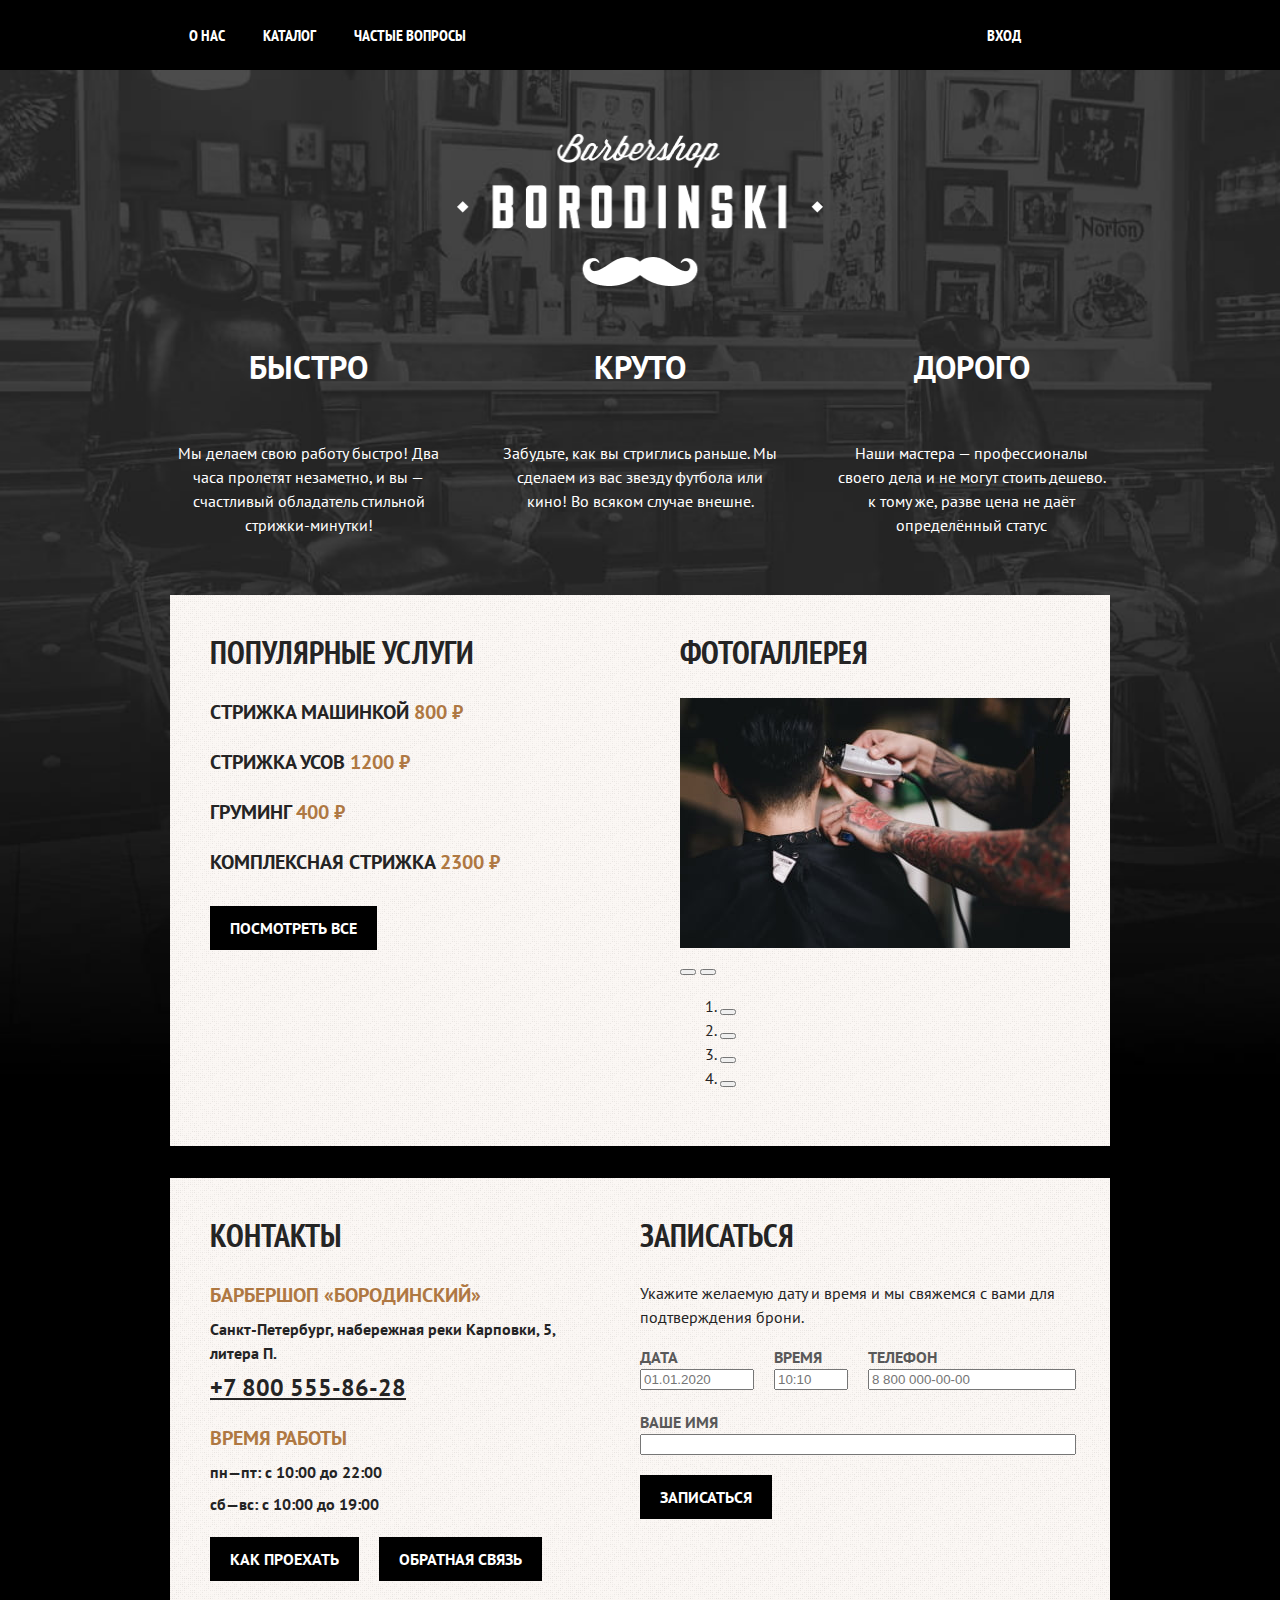
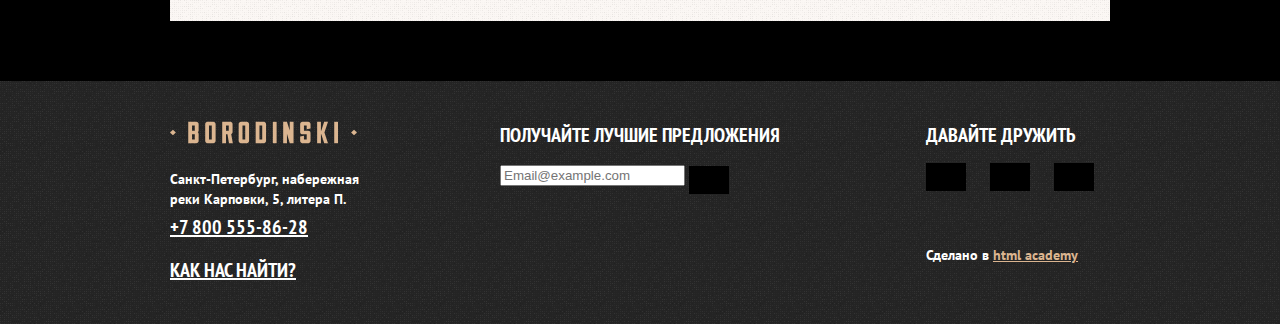
==== index.html @ 1763fa23 "add img" ====
<!DOCTYPE html>
<html lang="en">
<head>
    <meta charset="UTF-8">
    <meta http-equiv="X-UA-Compatible" content="IE=edge">
    <meta name="viewport" content="width=device-width, initial-scale=1.0">
    <link rel="stylesheet" href="style/style.css">
    <title>Барбершоп "Бородинский"</title>
</head>
<body>

    <!--header-->
        <header class="page-header">
            <nav class="navigation">
                <ul class="navigation-list">
                    <li class="navigation-item">
                        <a class="navigation-link" href="about.html">О нас</a>
                    </li>
                    <li class="navigation-item">
                        <a class="navigation-link" href="katalog.html">Каталог</a>
                    </li>
                    <li class="navigation-item">
                        <a class="navigation-link" href="faq.html">Частые вопросы</a>
                    </li>
                </ul>

                <ul class="navigation-list navigation-user">
                    <li class="navigation-item">
                    <a class="navigation-link" href="#"><span class="visually-hidden">Поиск</span></a>
                        </li>
                <li class="navigation-item">
                    <a class="navigation-link" href="#"><span class="visually-hidden"> Корзина</span></a>
                </li>
                <li class="navigation-item">
                    <a class="navigation-link" href="#">Вход</a>
                </li>
                </ul>
            </nav>
        </header>


        <main class="main-container main-index">
            <div class="page-container">
            <!--main title-->
            <h1 class="visually-hidden">Барбершоп "Бородинский"</h1>
            <!--Logo-->
            <img class="logo" src="images/logo-full.png" width="367" height="152" alt="Логотип Барбершопа Бородинский">

            <!--advantages-->
            <section class="advantages">
                <h2 class="visually-hidden">Преймущества</h2>
                <ul class="advantages-list">
                    <li class="advantages-item">
                        <h3 class="advantages-title">Быстро</h3>
                            <p class="advantages-description">Мы делаем свою работу быстро! 
                                Два часа пролетят незаметно, 
                                и вы — счастливый обладатель стильной стрижки-минутки!</p>
                    </li>
                    <li class="advantages-item">
                        <h3 class="advantages-title">Круто</h3>
                            <p class="advantages-description">Забудьте, как вы стриглись раньше.
                                Мы сделаем из вас звезду футбола или кино! Во всяком случае внешне.</p>
                    </li>
                    <li class="advantages-item">
                        <h3 class="advantages-title">Дорого</h3>
                            <p class="advantages-description">Наши мастера — профессионалы своего дела
                            и не могут стоить дешево. к тому же, разве цена не даёт определённый статус</p>
                    </li>
                </ul>
            </section>

        <div class="index-columns">

            <!--popular services-->
            <section class="services">
                <h2 class="services-title">Популярные услуги</h2>
                <ul class="servies-list">
                    <li class="servies-item">
                        <span class="services-name">Стрижка машинкой</span>
                        <b class="services-price"> 800  ₽</b>
                    </li>
                    <li class="servies-item">
                        <span class="services-name">Стрижка усов</span>
                        <b class="services-price"> 1200  ₽</b>
                    </li>
                    <li class="servies-item">
                        <span class="services-name">Груминг</span>
                        <b class="services-price"> 400  ₽</b>
                    </li>
                    <li class="servies-item">
                        <span class="services-name">Комплексная стрижка</span>
                        <b class="services-price"> 2300  ₽</b>
                    </li>
                </ul>
                <a href="#" class="button button-all">Посмотреть все</a>
            </section>

            <!--gallery-->
            <section class="gallery">
                <h2 class="gallery-title">Фотогаллерея</h2>
                <img class="slider-image" src="images/gallery1 (1).jpg" width="390px" height="250px" alt="Примеры работ">
                <button class="slider-button button-prev" type="button">
                    <span class="visually-hidden">Предыдущее фото</span>
                </button>
                <button class="slider-button button-next" type="button">
                    <span class="visually-hidden">Следующее фото</span>
                </button>
                <ol class="slider-pagination">
                    <li class="slider-pagination-item">
                        <button class="slider-pagination-button
                        slider-pagination-button-current" type="button">
                        <span class="visually-hidden">1 Фото</span>
                    </button>
                    </li>
                    <li class="slider-pagination-item">
                        <button class="slider-pagination-button"
                            type="button">
                        <span class="visually-hidden">2 Фото</span>
                    </button>
                    </li>
                    <li class="slider-pagination-item">
                        <button class="slider-pagination-button"
                            type="button">
                        <span class="visually-hidden">3 Фото</span>
                    </button>
                    </li>
                    <li class="slider-pagination-item">
                        <button class="slider-pagination-button"
                            type="button">
                        <span class="visually-hidden">4 Фото</span>
                    </button>
                    </li>
                </ol>
            </section>
        </div>
        
        <div class="index-columns">

            <!--contacts-->
            <section class="contacts">
                <h2 class="contact-title">Контакты</h2>
                <h3 class="contact-subtitle">Барбершоп «Бородинский»</h3>
                <address class="contacts-address">
                    <p class="contakts-address-text">Санкт-Петербург, набережная реки 
                        Карповки, 5, литера П.</p>
                        <a class="contacts-phone" href="tel:+78005558628">+7 800 555-86-28</a>
                </address>
                <h3 class="contact-subtitle">Время работы</h3>
                <ul class="contacts-schedule">
                    <li class="contacts-schedule">пн—пт: с 10:00 до 22:00 </li>
                    <li class="contacts-schedule">сб—вс: с 10:00 до 19:00</li>
                </ul>
                <p class="contacts-navigation">
                <a href="#" class="button">Как проехать</a>
                <a href="#" class="button button-feedback">Обратная связь</a>
                </p>
            </section>

            <!--form appointment-->
            <section class="appointment">
                <h2 class="appointment-title">Записаться</h2>
                <p class="appointment-info">Укажите желаемую дату и время и мы свяжемся с вами для подтверждения брони.</p>  
                <form class="appointment-form" action="https://echo.htmlacademy.ru/" method="post">

                    <p class="field-group appointment-form-date">
                    <span class="form-label form-label-icon">
                    <label for="appointment-date">Дата</label>
                    <button class="info" type="submit">
                        <span class="visually-hidden">Посмотреть дополнительную информацию</span>
                    </button>
                </span>
                    <input type="text" id="appointment-date" name="appointment-date" 
                    placeholder="01.01.2020">
                    </p>

                    <p class="field-group appointment-form-time">
                        <span class="form-label form-label-icon">
                        <label for="appointment-time">Время</label>
                        <button class="info" type="submit">
                            <span class="visually-hidden">Посмотреть дополнительную информацию</span>
                        </button>
                    </span>
                        <input type="text" id="appointment-time" name="appointment-time" 
                        placeholder="10:10">
                        </p>

                        <p class="field-group appointment-form-phone">
                            <span class="form-label form-label-icon">
                            <label for="appointment-phone">Телефон</label>
                            </span>
                            <input type="text" id="appointment-phone" name="appointment-phone" 
                            placeholder="8 800 000-00-00">
                            </p>

                            <p class="field-group appointment-form-name">
                                <span class="form-label form-label-icon">
                                <label for="appointment-name">Ваше имя</label>
                            </span>
                                <input type="text" id="appointment-name" name="appointment-name">
                                </p>
                    <button class="button appointment-submit" type="submit">Записаться</button>
                </form>
            </section>
        </div>
    </div>
        </main>

    <!--footer-->
            <footer class="page-footer">
                <div class="page-footer-container">
                <section class="footer-contacts">
                    <h2 class="visually-hidden">Контакты</h2>
                    <img src="images/logo-footer.svg" width="187px" height="24px" alt="Логотип Барбершопа «Бородинский»" class="footer-contacts-logo">
                    <address class="footer-contacts-adress">
                        <p class="about-text">Санкт-Петербург, набережная
                            реки Карповки, 5, литера П.</p>
                            <a href="tel:88005558628" class="footer-contacts-adress-phone">+7 800 555-86-28</a>
                    </address>
                    <a href="#" class="footer-contacts-map-link">Как нас найти?</a>
                </section>
                <section class="newsletter">
                    <h2 class="page-footer-title">Получайте лучшие предложения</h2>
                <form class="news-letter-form"> 
                    <label class="visually-hidden" for="newsletter-email">Email</label>
                    <input type="email" class="field" name="newsletter-email"
                    id="newsletter-email" placeholder="Email@example.com" required>
                    <button class="button newsletter-button" type="submit">
                        <span class="visually-hidden">Отправить</span>
                    </button>
                </form>
                </section>
                <section class="footer-social"><h2 class="page-footer-title">Давайте дружить</h2>
                    <ul class="footer-social-list">
                        <li class="footer-social-item">
                            <a href="" class="button"><span class="visually-hidden">Твиттер</span></a>
                        </li>
                        <li class="footer-social-item">
                            <a href="" class="button"><span class="visually-hidden">Вконтакте</span></a>
                        </li>
                        <li class="footer-social-item">
                            <a href="" class="button"><span class="visually-hidden">Инстаграм</span></a>
                        </li>
                    </ul>
                    <p class="about-text">Сделано в <a class="htmlacademy-link" href="ttps://htmlacademy.ru/">html academy</a></p>
                </section>
            </div>
            </footer>
</body>
</html>
---- style/style.css ----
@import url('https://fonts.googleapis.com/css2?family=PT+Sans+Narrow:wght@700&family=PT+Sans:ital,wght@0,400;0,700;1,400;1,700&display=swap');


html{
height: 100%;
}


body{
    margin: 0;
    display: flex;
    flex-direction: column;
    min-height: 100%;
    font-family: "PT Sans", sans-serif;
    font-size: 16px;
    line-height: 24px;
    background-color: #FBF7F4;
    color: #242424;
}


.visually-hidden {
    position: absolute;
    width: 1px;
    height: 1px;
    margin: -1px;
    padding: 0;
    border: 0;
    clip: rect(0 0 0 0);
    overflow: hidden;
  }

.button{
    display: inline-block;
    padding: 14px 20px;
    font-family: inherit;
    font-size: 16px;
    line-height: 16px;
    font-weight: 700;
    text-align: center;
    color: #ffffff;
    background-color: #000000;
    border: none;
    text-decoration: none;
    text-transform: uppercase;
    cursor: pointer;
}

.button + .button{
    margin-left: 16px;
}

/* Pages*/
.page-header{
    color: #ffffff;
    background: #000000;
}

.navigation{
    display: flex;
    width: 940px;
    margin: 0 auto;
    padding: 0;
}

.navigation-list{
    display: flex;
    flex-wrap: wrap;
    font-family:"PT Sans Narrow", sans-serif;
    width: 470px;
    margin: 0;
    padding: 0;
    list-style-type: none;
}

.navigation-user{
    max-width: 250px;
    margin-left: auto;
}

.navigation-user .navigation-link{
min-width: 16px;
min-height: 22px;
}


.navigation-link{
    display: block;
    padding: 24px 19px;
    font-family: "PT Sans Narrow", sans-serif;
    line-height: 22px;
    font-weight: 700;
    text-align: center;
    color: #ffffff;
    background-color: #000000;
    text-decoration: none;
    text-transform: uppercase;
}

.main-container{
    flex-grow: 1;
    padding-top: 64px;
    padding-bottom: 60px;
}

.page-container{
    width: 940px;
    margin: 0 auto;
}

.logo{
    display: block;
    margin: 0 auto;
    margin-bottom: 64px;
}

.main-index{
    color: #ffffff;
    background-color: #000000;
    background-image: url("../images/background.jpg");
    background-size: 100% auto;
    background-repeat: no-repeat;
}

.advantages{
    margin-bottom: 58px;
}


.advantages-list{
    display: flex;
    justify-content: space-between;
    margin: 0;
    padding: 0;
    text-align: center;
    list-style-type: none;
}

.advantages-item{
    width: 277px;
}

.advantages-title{
    font-family: "PT Sans Narrow" sans-serif;
    font-size: 32px;
    line-height: 35px;
    text-transform: uppercase;
    margin-top: 0;
    margin-bottom: 56px;
}

.advantages-description{
margin: 0;

}

/* Index columns*/
.index-columns{
    display: flex;
    justify-content: space-between;
    margin-bottom: 32px;
    padding: 40px;
    color: #242424;
    background-color: #FBF7F4;
    background-image: url(../images/noisy-texture-80x80-o8-d27-c-1f1f1f-t1\ 1.png);
} 

.index-columns:last-child{
    margin-bottom: 0;
}

/*Services*/
.services {
    width: 390px;
    text-transform: uppercase;
}

/*Title*/
.services-title {
    font-size: 32px;
    line-height: 35px;
    font-weight: 700;
    margin-top: 0;
    margin-bottom: 28px;
    font-family: "PT Sans Narrow", sans-serif;
}

/*Price*/
.servies-list{
    margin: 0;
    margin-bottom: 30px;
    padding: 0;
    font-size: 20px;
    line-height: 28px;
    font-weight: 700;
    list-style-type: none;
}

.servies-item{
    margin-bottom: 22px;
}

.services-price{
    color: #af7842;
}

/*Title*/
.gallery{
    width: 390px;
}


.gallery-title{
    font-size: 32px;
    line-height: 35px;
    font-weight: 700;
    text-transform: uppercase;
    margin-top: 0;
    margin-bottom: 28px;
    font-family: "PT Sans Narrow", sans-serif;
}

.contacts{
    width: 350px;
    font-weight: 700;
}

/*Title*/
.contact-title{
    font-size: 32px;
    line-height: 35px;
    font-weight: 700;
    text-transform: uppercase;
    margin-top: 0;
    margin-bottom: 28px;
    font-family: "PT Sans Narrow", sans-serif;
}

.contacts-address{
    font-style: normal;
}

/*subtitle*/
.contact-subtitle{
    margin-top: 22px;
    margin-bottom: 8px;
    font-size: 20px;
    line-height: 28px;
    text-transform: uppercase;
    color: #af7842;
}

.contakts-address-text{
    margin: 8px 0;

}
/*Phone*/
.contacts-phone{
    font-size: 24px;
    line-height: 29px;
    text-decoration-line: underline;
    text-transform: uppercase;
    color: #242424;
}

.contacts-schedule{
    margin: 8px 0;
    padding: 0;
    list-style-type: none;
}

.contacts-navigation{
    margin-top: 21px;
    margin-bottom: 0;
}
/*Title*/
.appointment{
    width: 430px;
}

.appointment-form{
    display: grid;
    grid-template-columns: 114px 74px 208px;
    gap: 20px;
}

.field-group{
    display: flex;
    flex-direction: column;
    margin: 0;
}

.appointment-form  .info{
    display: none;
  }
.appointment-form-name{
    grid-column: 1/-1;
}

.appointment-submit{
    grid-column: 1/-1;
    justify-self: start;
}

.appointment-title{
    font-size: 32px;
    line-height: 35px;
    font-weight: 700;
    text-transform: uppercase;
    margin-top: 0;
    margin-bottom: 28px;
    font-family: "PT Sans Narrow", sans-serif;
}

/*List*/
.appointment-form{
    color: #595959;
}

/*Label*/
.form-label{
    line-height: 24px;
    font-weight: 700;
    text-transform: uppercase;
}

/*Footer*/
.page-footer{
    font-size: 14px;
    font-weight: 700;
    color: #ffffff;
    background-color: #242424;
    background-image: url(../images/noisy-texture-80x80-o8-d27-c-1f1f1f-t1\ 1.png);
    background-repeat: repeat;
}
.page-footer-container{
    display: flex;
    width: 940px;
    margin: 0 auto;
    padding: 40px 0;
}


.page-footer a {
    color: #ffffff;
}

.page-footer .htmlacademy-link{
    font-size: 14px;
    color: #dbb590;
}

.page-footer-title{
    font-family: "PT Sans Narrow", sans-serif;
    font-size: 20px;
    line-height: 28px;
    font-weight: 700;
    color:#ffffff;
    text-transform: uppercase;
    margin-top: 0;
    margin-bottom: 14px;
}
.footer-contacts{
    width: 200px;
    margin-right:130px;
}
.footer-contacts-logo{
    display: block;
    margin-bottom: 24px;
}
.about-text{
    margin-top: 0;
    margin-bottom: 4px;
}
.footer-contacts-adress{
    margin-bottom: 16px;
    font-style: normal;
}
.footer-contacts-adress{
    font-style: normal;
}
.footer-contacts-adress p {
    font-size: 14px;
    line-height: 20px;
    font-weight: 700;
    color: #ffffff;
}

.footer-contacts-adress-phone {
    font-family: "PT Sans Narrow", sans-serif;
    font-size: 20px;
    line-height: 28px;
    font-weight: 700;
    text-decoration: underline;
    text-transform: uppercase;
}

.footer-contacts-map-link {
    font-family: "PT Sans Narrow", sans-serif;
    font-size: 20px;
    line-height: 26px;
    font-weight: 700;
    color: #ffffff;
    text-decoration: underline;
    text-transform: uppercase;
}

.footer-social{
    margin-left:auto;
    max-width: 190px;
}

.footer-social-list{
    display: flex;
    flex-wrap: wrap;
    margin: 0;
    margin-bottom: 28px;
    padding: 0;
    list-style-type: none;

}

.footer-social-item {
    width: 56px;
    height: 44px;
    margin-right: 8px;
    margin-bottom: 8px;
  }

.footer-social-item:nth-child(3n){
    margin-right: 0;
}






/*Catalog*/

.navigation-logo{
    width: 140px;
    margin-right: 100px;
}
.main-inner{
    padding-top: 40px;
    color: #242424;
    background-color: #FBF7F4;
    background-image: url(../images/noisy-texture-80x80-o8-d27-c-1f1f1f-t1\ 1.png);
}

.inner-header-title{
    font-size: 32px;
    line-height: 35px;
    text-transform: uppercase;
    margin-top: 0;
    margin-bottom: 16px; 
}

/*breadcrumbs*/
.breadcrumbs{
    color: #242424;
    display: flex;
    margin: 0;
    padding: 0;
    list-style-type: none;
}
.breadcrumbs-link{
    margin-right: 32px;
    color: inherit;
}

.catalog-products{
    display: flex;
}

.catalog-filter{
    width: 220px;
    margin-right: 20px;
}

.catalog-filter-title{
    font-size: 20px;
    line-height: 28px;
    font-weight: 700;
    color: #242424;
    text-transform: uppercase;
}

.catalog-right-column{
    width: 700px;
}

.control-label {
    font-weight: 700;
}

.sorting-container {
    display: flex;
    color: #000000;
    background-color: #ffffff;
    margin-bottom: 16px;
    padding: 16px;
}

.sorting-container .button{
    width: 56px;
    height: 44px;
}

.sorting-type{
    margin-right: auto;
}
/*Light*/
.button-light{
    color: #242424;
    background-color: #ffffff;
}

/*Item*/
.product-list{
    display: grid;
    grid-template-columns: repeat(3, 220px);
    gap: 20px;
    list-style-type: none;
    margin: 0;
    padding: 0;
    padding-bottom: 24px;
}

.product-card{
    background-color: #ffffff;
    display: flex;
    flex-direction: column;
}

.product-card-content{
    padding: 16px;
    display: flex;
    flex-direction: column;
    flex-grow: 1;
}
/*Link*/
.product-card-link {
text-decoration: none;
}
/*Title*/
.product-card-title-link{
    margin-top: 16px;
    margin-bottom: 8px;
}
.product-card-title {
font-weight: 700;
color: #242424;
}

.product-card-button {
    margin-top: auto;
}
/*Price*/

.product-card-price{
    font-size: 24px;
    line-height: 29px;
    font-weight: 700;
    color: #814b18;
    text-transform: uppercase;
    margin-bottom: 16px;
}

/*Link*/
.pagination-container{
    display: flex;
    padding: 16px;
    background-color: #ffffff;
}

.pagination{
   display: flex;
   margin: 0;
   padding: 0;
   list-style-type: none;
}

.pagination-item:not(:last-child){
    margin-right: 8px;
}

.pagination-link{
    display: block;
    box-sizing: border-box;
    width: 50px;
    height: 44px;
    padding: 14px 20px;
    color: #ffffff;
    background-color: #000000;
    text-decoration: none;
    line-height: 16px;
    font-weight: 700;
}

.pagination-clear {
    background-color: transparent;
  }

.pagination-show-more{
    margin-left: auto;
}

.pagination-current{
    color: #242424;
    border-color: #FFFFFF;
}
.pagination-disabled{
    background-color: #595959;
}
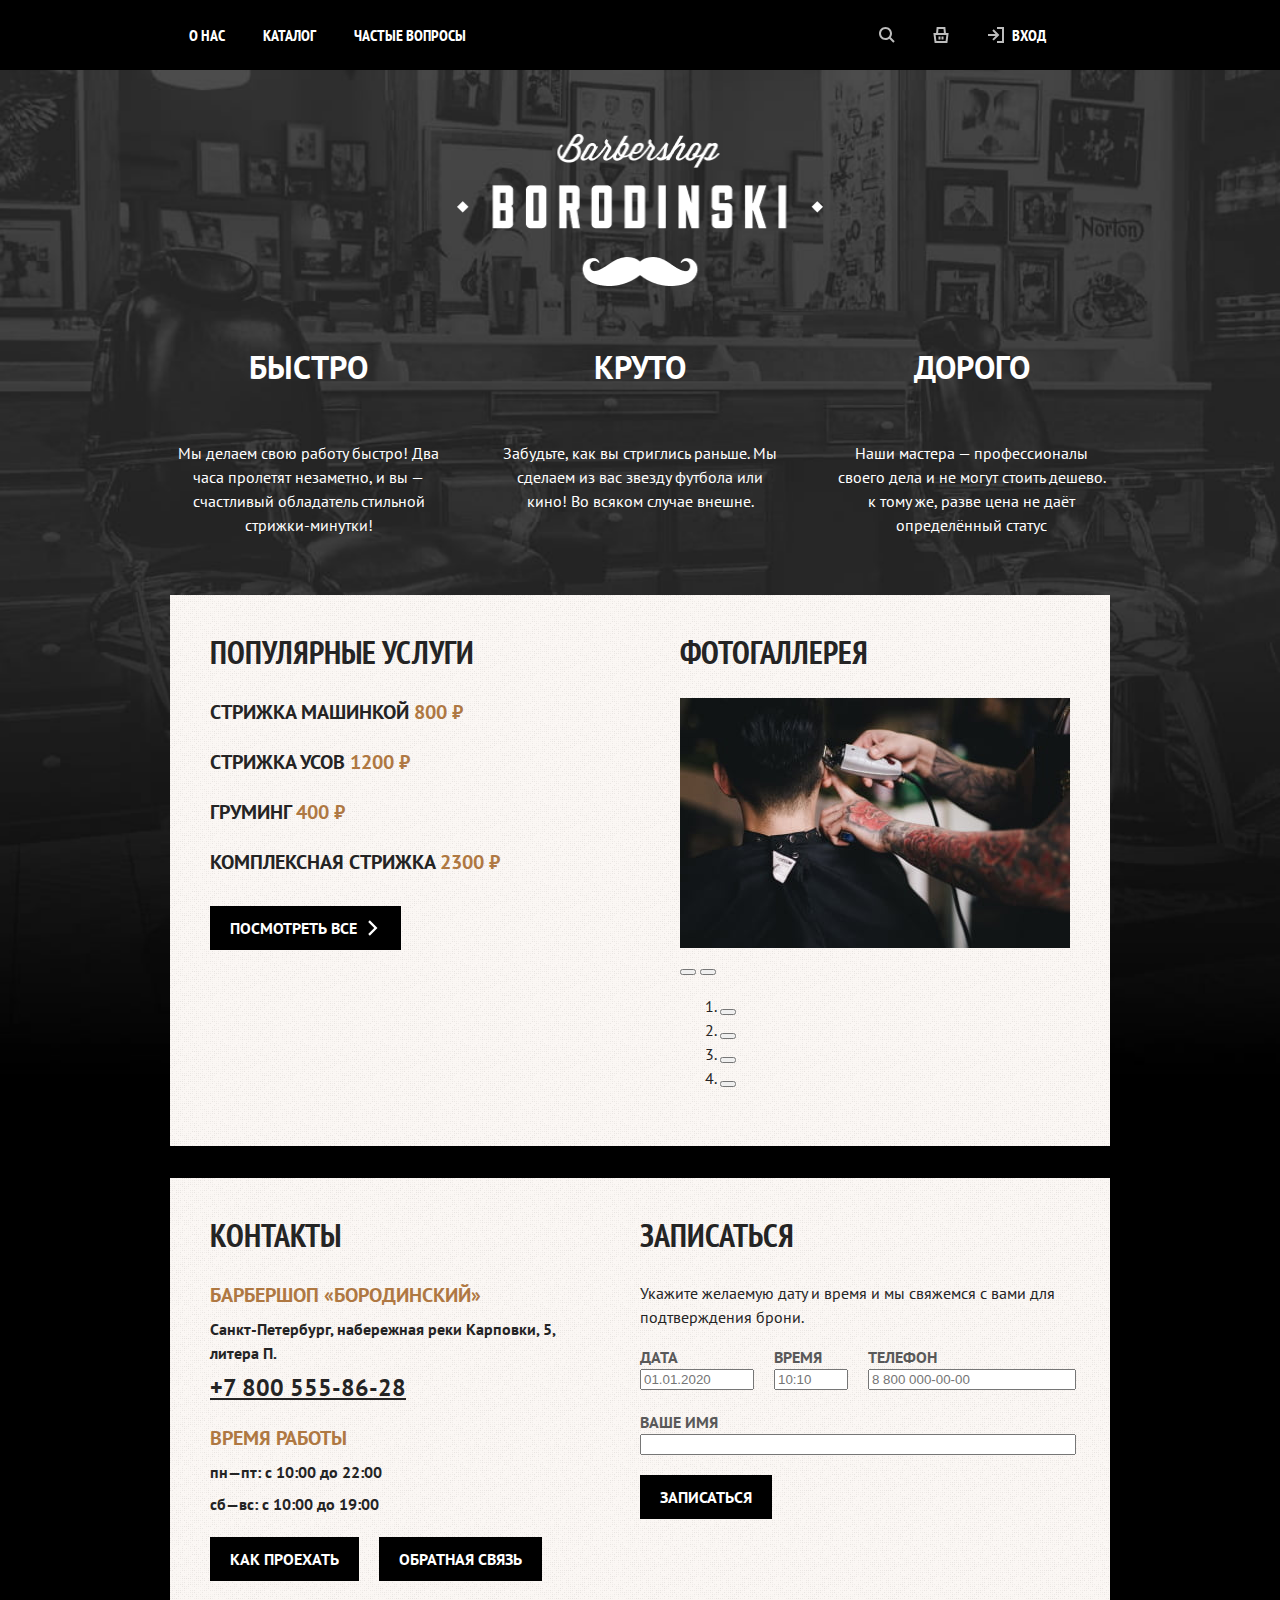
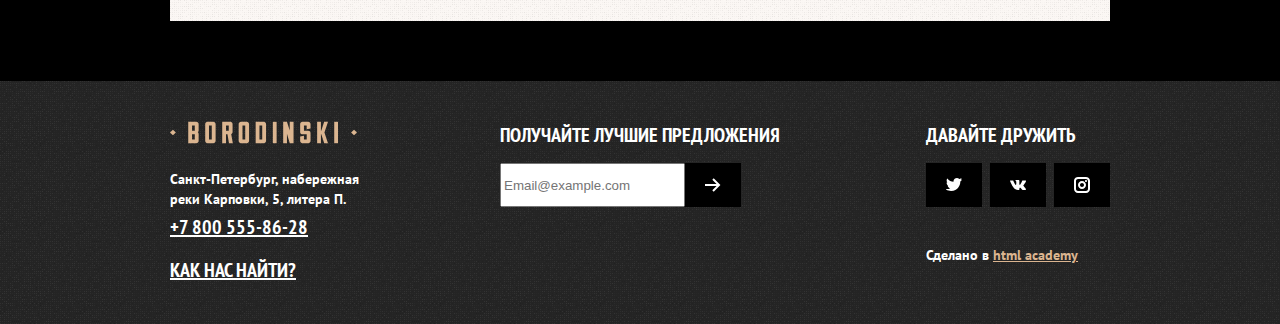
==== commit 6d688feb: "add" ====
--- a/index.html
+++ b/index.html
@@ -26,13 +26,34 @@
 
                 <ul class="navigation-list navigation-user">
                     <li class="navigation-item">
-                    <a class="navigation-link" href="#"><span class="visually-hidden">Поиск</span></a>
+                    <a class="navigation-link" href="#">
+                        <svg class="navigation-icon" xmlns="http://www.w3.org/2000/svg"  aria-hidden="true" focusable="false" width="16" height="16" viewBox="0 0 16 16" fill="white">
+                            <path fill-rule="evenodd" clip-rule="evenodd" d="M11 6.5C11 8.98528 8.98528 11 6.5 11C4.01472 11 2 8.98528 2 6.5C2 4.01472 4.01472 2 6.5 
+                            2C8.98528 2 11 4.01472 11 6.5ZM10.3347 11.7489C9.25973 12.5356 7.9341 13 6.5 13C2.91015 13 0 10.0899 0 6.5C0 2.91015 2.91015 0 6.5 0C10.0899
+                             0 13 2.91015 13 6.5C13 7.9341 12.5356 9.25973 11.7489 10.3347L15.7071 14.2929L14.2929 15.7071L10.3347 11.7489Z" fill="#BDBDBD"/>
+                            </svg>
+                        <span class="visually-hidden">Поиск</span></a>
                         </li>
                 <li class="navigation-item">
-                    <a class="navigation-link" href="#"><span class="visually-hidden"> Корзина</span></a>
+                    <a class="navigation-link" href="#">
+                        <svg class="navigation-icon" xmlns="http://www.w3.org/2000/svg" aria-hidden="true" focusable="false" width="16" height="16" viewBox="0 0 16 16" fill="none">
+                            <path fill-rule="evenodd" clip-rule="evenodd" d="M3.09068 6L3.5759 0.90519L3.66211 0H4.5714H11.4285H12.3378L12.424 0.905191L12.9093 6H14.5H15.6328L15.4922 7.12403L14.4922 15.124L14.3828 16H13.5H2.49997H1.61719L1.50769 15.124L0.507692 7.12403L0.367188 6H1.49997H3.09068ZM5.09973 6H10.9002L10.5193 2H5.48068L5.09973 6ZM3.38275 14L2.63275 8H13.3672L12.6172 14H3.38275ZM8.49997 9.5V12.5H10.5V9.5H8.49997ZM5.49997 12.5L5.49997 9.5H7.49997L7.49997 12.5H5.49997Z" fill="#BDBDBD"/>
+                            </svg>
+                        <span class="visually-hidden"> Корзина</span></a>
                 </li>
                 <li class="navigation-item">
-                    <a class="navigation-link" href="#">Вход</a>
+                    <a class="navigation-link navigation-link-login" href="#">
+                        <svg class="navigation-icon" xmlns="http://www.w3.org/2000/svg" aria-hidden="true" focusable="false" width="16" height="16" viewBox="0 0 16 16" fill="none">
+                            <g clip-path="url(#clip0_98976_498)">
+                            <path fill-rule="evenodd" clip-rule="evenodd" d="M9 2H14V14H9V16H15H16V15V1V0H15H9V2ZM4.29289 3.70711L7.53553 6.94975H0V8.94975H7.53553L4.29289 12.1924L5.70711 13.6066L10.6569 8.65685L11.364 7.94975L10.6569 7.24264L5.70711 2.29289L4.29289 3.70711Z" fill="#BDBDBD"/>
+                            </g>
+                            <defs>
+                            <clipPath id="clip0_98976_498">
+                            <rect width="16" height="16" fill="white"/>
+                            </clipPath>
+                            </defs>
+                            </svg>
+                        Вход</a>
                 </li>
                 </ul>
             </nav>
@@ -232,13 +253,13 @@
                 <section class="footer-social"><h2 class="page-footer-title">Давайте дружить</h2>
                     <ul class="footer-social-list">
                         <li class="footer-social-item">
-                            <a href="" class="button"><span class="visually-hidden">Твиттер</span></a>
+                            <a class="footer-social-link footer-social-tw" href="" ><span class="visually-hidden">Твиттер</span></a>
                         </li>
                         <li class="footer-social-item">
-                            <a href="" class="button"><span class="visually-hidden">Вконтакте</span></a>
+                            <a class="footer-social-link footer-social-vk" href="" ><span class="visually-hidden">Вконтакте</span></a>
                         </li>
                         <li class="footer-social-item">
-                            <a href="" class="button"><span class="visually-hidden">Инстаграм</span></a>
+                            <a class="footer-social-link footer-social-inst" href="" ><span class="visually-hidden">Инстаграм</span></a>
                         </li>
                     </ul>
                     <p class="about-text">Сделано в <a class="htmlacademy-link" href="ttps://htmlacademy.ru/">html academy</a></p>
--- a/style/style.css
+++ b/style/style.css
@@ -32,6 +32,7 @@
 
 .button{
     display: inline-block;
+    box-sizing: border-box;
     padding: 14px 20px;
     font-family: inherit;
     font-size: 16px;
@@ -49,6 +50,13 @@
 .button + .button{
     margin-left: 16px;
 }
+.button-all{
+padding-right: 44px;
+background-image:url("../images/stroke1.svg");
+background-repeat: no-repeat;
+background-size: 16px 16px;
+background-position: center right 20px;
+}
 
 /* Pages*/
 .page-header{
@@ -85,6 +93,7 @@
 
 
 .navigation-link{
+    position: relative;
     display: block;
     padding: 24px 19px;
     font-family: "PT Sans Narrow", sans-serif;
@@ -97,6 +106,24 @@
     text-transform: uppercase;
 }
 
+.navigation-icon{
+position: absolute;
+top: 0;
+right: 0;
+left: 0;
+bottom: 0;
+margin: auto;
+fill: #dbdbdb;
+}
+
+.navigation-link-login{
+padding-left: 44px;
+}
+.navigation-link-login .navigation-icon{
+    right: auto;
+    left: 20px;
+    margin:auto 0;
+}
 .main-container{
     flex-grow: 1;
     padding-top: 64px;
@@ -405,6 +432,17 @@
     text-transform: uppercase;
 }
 
+.news-letter-form{
+    display: flex;
+}
+.newsletter-button{
+    width: 56px;
+    height: 44px;
+    background-image: url(../images/Stroke2.svg);
+    background-repeat: no-repeat;
+    background-position: center;
+    background-size: 16px 16px;
+}
 .footer-social{
     margin-left:auto;
     max-width: 190px;
@@ -431,7 +469,26 @@
     margin-right: 0;
 }
 
-
+.footer-social-link {
+    display: block;
+    height: 44px;
+    background-color: #000000;
+    background-repeat: no-repeat;
+    background-position: center;
+    background-size: 16px 16px;
+  }
+  
+  .footer-social-tw {
+    background-image: url(../images/twitter.svg);
+  }
+  
+  .footer-social-vk {
+    background-image: url(../images/vk.svg);
+  }
+  
+  .footer-social-inst {
+    background-image: url(../images/instagram.svg);
+  }
 
 
 
@@ -511,6 +568,27 @@
 .sorting-type{
     margin-right: auto;
 }
+
+.card-grid-toggle{
+    display: flex;
+    align-items: center;
+    justify-content: center;
+    width: 56px;
+    height: 44px;
+    background-color: #000000;
+}
+.card-grid-toggle svg {
+    fill: #FFFFFF;
+}
+.card-grid-toggle-current {
+    background-color: #FFFFFF;
+  }
+  
+  .card-grid-toggle-current svg {
+    fill: #000000;
+  }
+
+
 /*Light*/
 .button-light{
     color: #242424;
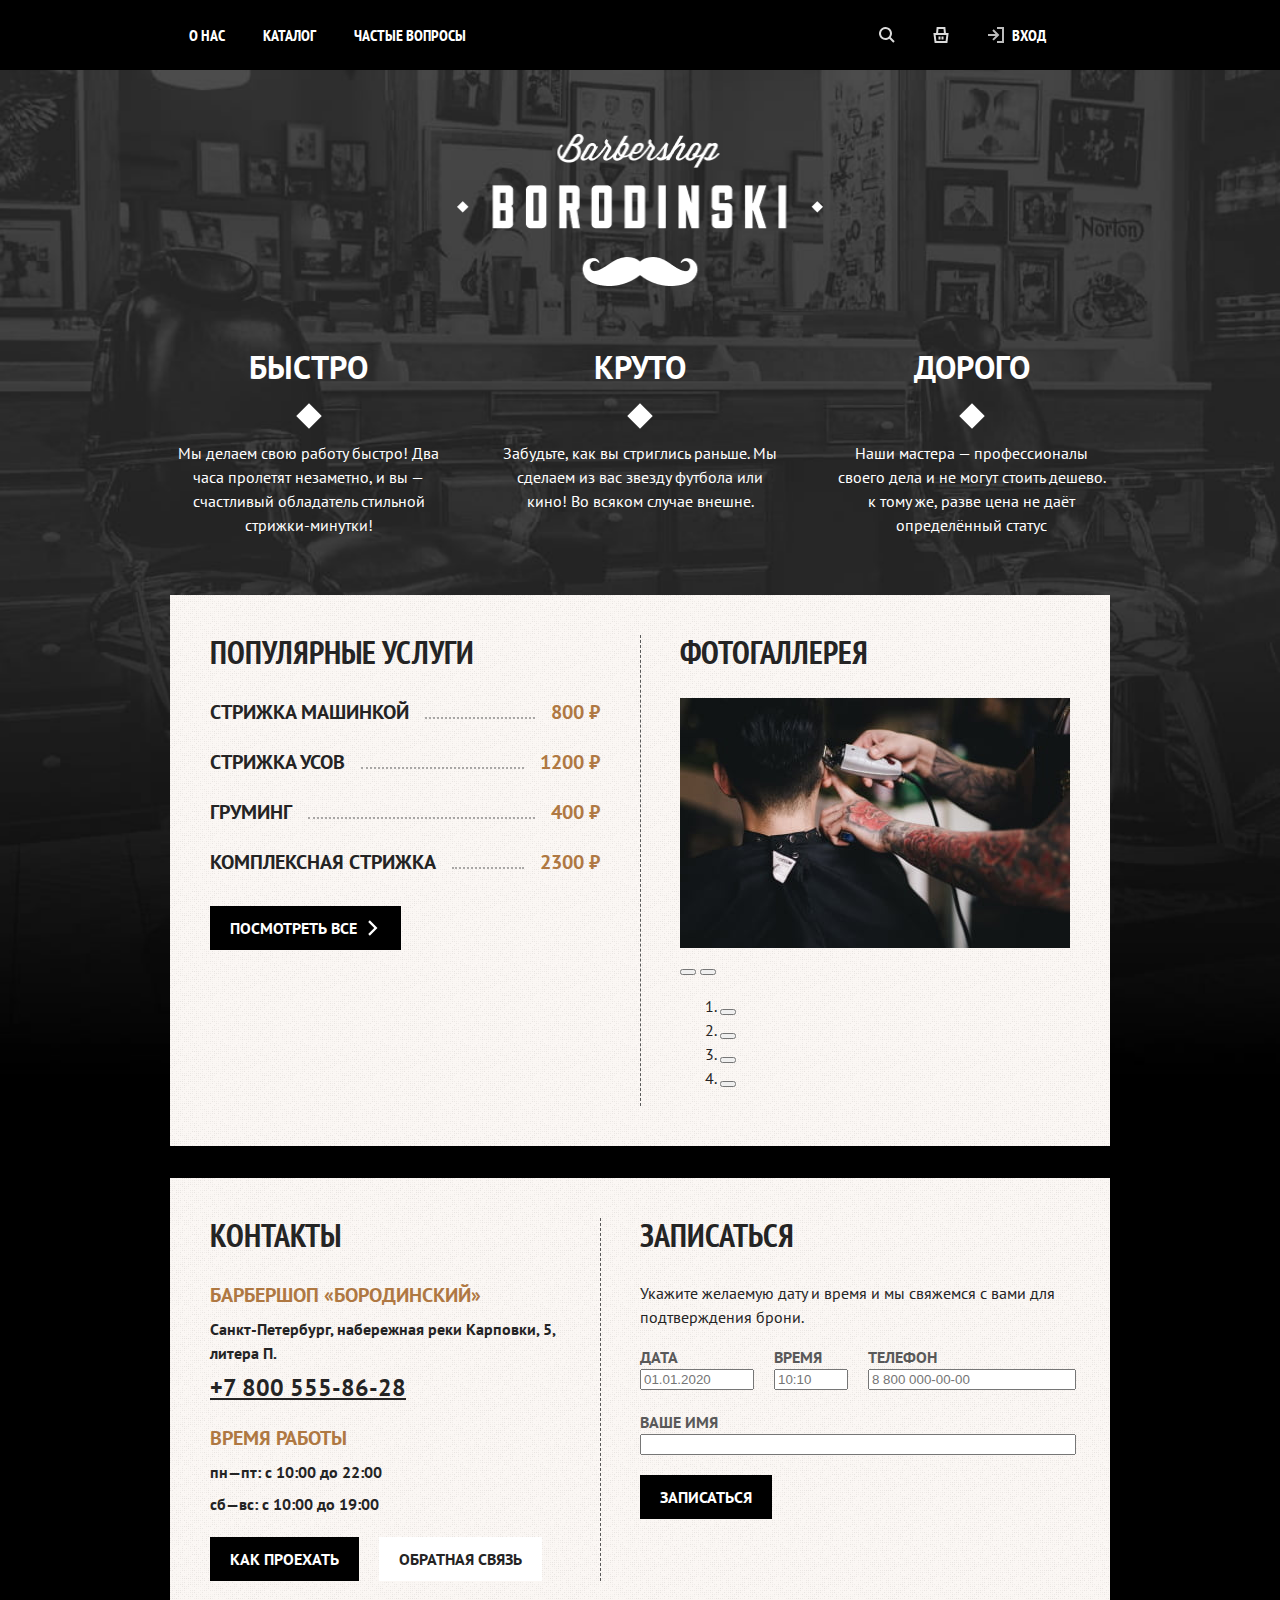
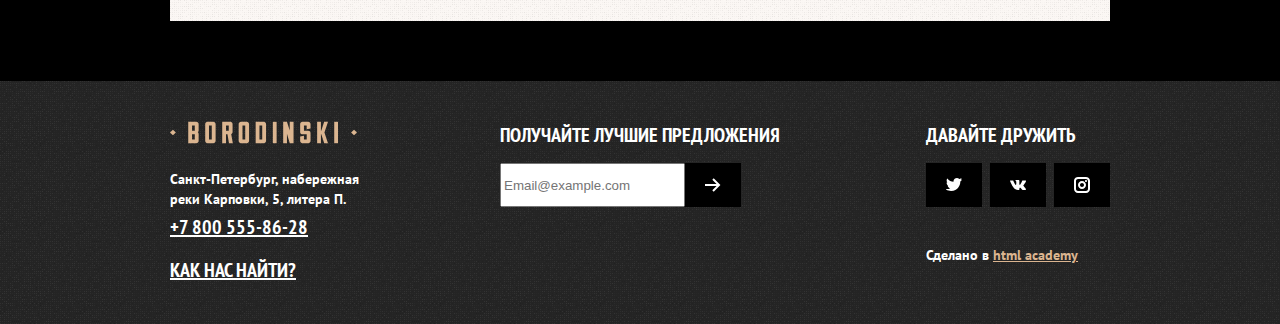
==== commit fd002d0e: "add)" ====
--- a/index.html
+++ b/index.html
@@ -27,32 +27,23 @@
                 <ul class="navigation-list navigation-user">
                     <li class="navigation-item">
                     <a class="navigation-link" href="#">
-                        <svg class="navigation-icon" xmlns="http://www.w3.org/2000/svg"  aria-hidden="true" focusable="false" width="16" height="16" viewBox="0 0 16 16" fill="white">
-                            <path fill-rule="evenodd" clip-rule="evenodd" d="M11 6.5C11 8.98528 8.98528 11 6.5 11C4.01472 11 2 8.98528 2 6.5C2 4.01472 4.01472 2 6.5 
-                            2C8.98528 2 11 4.01472 11 6.5ZM10.3347 11.7489C9.25973 12.5356 7.9341 13 6.5 13C2.91015 13 0 10.0899 0 6.5C0 2.91015 2.91015 0 6.5 0C10.0899
-                             0 13 2.91015 13 6.5C13 7.9341 12.5356 9.25973 11.7489 10.3347L15.7071 14.2929L14.2929 15.7071L10.3347 11.7489Z" fill="#BDBDBD"/>
-                            </svg>
+                        <svg class="navigation-icon" aria-hidden="true" focusable="false" width="16" height="16" xmlns="http://www.w3.org/2000/svg">
+                            <path fill-rule="evenodd" clip-rule="evenodd" d="M11 6.5a4.5 4.5 0 11-9 0 4.5 4.5 0 019 0zm-.665 5.249a6.5 6.5 0 111.414-1.414l3.958 3.958-1.414 1.414-3.958-3.958z" />
+                          </svg>
                         <span class="visually-hidden">Поиск</span></a>
                         </li>
                 <li class="navigation-item">
                     <a class="navigation-link" href="#">
-                        <svg class="navigation-icon" xmlns="http://www.w3.org/2000/svg" aria-hidden="true" focusable="false" width="16" height="16" viewBox="0 0 16 16" fill="none">
-                            <path fill-rule="evenodd" clip-rule="evenodd" d="M3.09068 6L3.5759 0.90519L3.66211 0H4.5714H11.4285H12.3378L12.424 0.905191L12.9093 6H14.5H15.6328L15.4922 7.12403L14.4922 15.124L14.3828 16H13.5H2.49997H1.61719L1.50769 15.124L0.507692 7.12403L0.367188 6H1.49997H3.09068ZM5.09973 6H10.9002L10.5193 2H5.48068L5.09973 6ZM3.38275 14L2.63275 8H13.3672L12.6172 14H3.38275ZM8.49997 9.5V12.5H10.5V9.5H8.49997ZM5.49997 12.5L5.49997 9.5H7.49997L7.49997 12.5H5.49997Z" fill="#BDBDBD"/>
-                            </svg>
+                        <svg class="navigation-icon" aria-hidden="true" focusable="false" width="16" height="16" xmlns="http://www.w3.org/2000/svg">
+                            <path fill-rule="evenodd" clip-rule="evenodd" d="M3.09 6L3.577.905 3.662 0h8.676l.086.905L12.909 6h2.724l-.14 1.124-1 8-.11.876H1.617l-.11-.876-1-8L.368 6H3.09zM5.1 6h5.8l-.38-4H5.48L5.1 6zm-1.717 8l-.75-6h10.734l-.75 6H3.383zM8.5 9.5v3h2v-3h-2zm-3 3v-3h2v3h-2z" />
+                          </svg>
                         <span class="visually-hidden"> Корзина</span></a>
                 </li>
                 <li class="navigation-item">
                     <a class="navigation-link navigation-link-login" href="#">
-                        <svg class="navigation-icon" xmlns="http://www.w3.org/2000/svg" aria-hidden="true" focusable="false" width="16" height="16" viewBox="0 0 16 16" fill="none">
-                            <g clip-path="url(#clip0_98976_498)">
-                            <path fill-rule="evenodd" clip-rule="evenodd" d="M9 2H14V14H9V16H15H16V15V1V0H15H9V2ZM4.29289 3.70711L7.53553 6.94975H0V8.94975H7.53553L4.29289 12.1924L5.70711 13.6066L10.6569 8.65685L11.364 7.94975L10.6569 7.24264L5.70711 2.29289L4.29289 3.70711Z" fill="#BDBDBD"/>
-                            </g>
-                            <defs>
-                            <clipPath id="clip0_98976_498">
-                            <rect width="16" height="16" fill="white"/>
-                            </clipPath>
-                            </defs>
-                            </svg>
+                        <svg class="navigation-icon" width="16" height="16" fill="none" xmlns="http://www.w3.org/2000/svg">
+                            <path fill-rule="evenodd" clip-rule="evenodd" d="M9 2h5v12H9v2h7V0H9v2zM4.293 3.707L7.536 6.95H0v2h7.536l-3.243 3.242 1.414 1.415 4.95-4.95.707-.707-.707-.707-4.95-4.95-1.414 1.414z" fill="#BDBDBD" />
+                          </svg>
                         Вход</a>
                 </li>
                 </ul>
@@ -97,19 +88,19 @@
                 <h2 class="services-title">Популярные услуги</h2>
                 <ul class="servies-list">
                     <li class="servies-item">
-                        <span class="services-name">Стрижка машинкой</span>
+                        Стрижка машинкой
                         <b class="services-price"> 800  ₽</b>
                     </li>
                     <li class="servies-item">
-                        <span class="services-name">Стрижка усов</span>
+                        Стрижка усов
                         <b class="services-price"> 1200  ₽</b>
                     </li>
                     <li class="servies-item">
-                        <span class="services-name">Груминг</span>
+                        Груминг
                         <b class="services-price"> 400  ₽</b>
                     </li>
                     <li class="servies-item">
-                        <span class="services-name">Комплексная стрижка</span>
+                        Комплексная стрижка
                         <b class="services-price"> 2300  ₽</b>
                     </li>
                 </ul>
--- a/style/style.css
+++ b/style/style.css
@@ -46,7 +46,33 @@
     text-transform: uppercase;
     cursor: pointer;
 }
-
+.button:hover{
+    background-color: #814b18;
+}
+
+.footer-social-link:hover{
+    background-color: #814b18;
+}
+
+
+.footer-social-link:focus{
+    outline: 2px solid #dbb590;
+    background-color: #4e2e0e;
+}
+.button:focus{
+    outline: 2 solid #dbb590;
+    background-color: #4e2e0e;
+}
+
+.bitton:disabled{
+    color: #e7e7e7;
+    background-color: #595959;
+}
+.button:disabled:hover{
+    background-color: #595959;
+    outline: none;
+    cursor: default;
+}
 .button + .button{
     margin-left: 16px;
 }
@@ -58,6 +84,20 @@
 background-position: center right 20px;
 }
 
+.button-feedback {
+    color: #242424;
+    background-color: #FFFFFF;
+  }
+  
+  .button-feedback:hover {
+    background-color: #DBB590;
+  }
+  
+  .button-feedback:focus {
+    outline: 2px solid #AF7842;
+    background-color: #DBB590;
+  }
+
 /* Pages*/
 .page-header{
     color: #ffffff;
@@ -106,6 +146,24 @@
     text-transform: uppercase;
 }
 
+.navigation-link:hover{
+background-color: #595959;
+}
+
+.navigation-link:focus{
+    box-shadow: inset 0 0 0 4px #e7e7e7;
+    outline: none;
+}
+
+.navigation-link-current::before {
+    position: absolute;
+    right: 20px;
+    bottom: 0;
+    left: 20px;
+    height: 4px;
+    background-color: #FFFFFF;
+    content: "";
+  }
 .navigation-icon{
 position: absolute;
 top: 0;
@@ -116,6 +174,13 @@
 fill: #dbdbdb;
 }
 
+.navigation-link:hover .navigation-icon{
+    fill: #242424;
+}
+.navigation-link:focus .navigation-icon{
+    fill: #dbdbdb;
+}
+
 .navigation-link-login{
 padding-left: 44px;
 }
@@ -168,12 +233,25 @@
 }
 
 .advantages-title{
+    position: relative;
     font-family: "PT Sans Narrow" sans-serif;
     font-size: 32px;
     line-height: 35px;
     text-transform: uppercase;
     margin-top: 0;
     margin-bottom: 56px;
+}
+
+.advantages-title::before{
+    position: absolute;
+    bottom: -40px;
+    left: 50%;
+    width: 18px;
+    height: 18px;
+    margin-left: -9px;
+    background-color: #ffffff;
+    content: "";
+    transform: rotate(45deg);
 }
 
 .advantages-description{
@@ -190,8 +268,24 @@
     color: #242424;
     background-color: #FBF7F4;
     background-image: url(../images/noisy-texture-80x80-o8-d27-c-1f1f1f-t1\ 1.png);
+    position: relative;
 } 
 
+.index-columns::after{
+    content: "";
+    position: absolute;
+    top: 40px;
+    bottom: 40px;
+    width: 0;
+    border-right: 1px dashed #595959;
+}
+
+.index-columns:first-of-type::after{
+    left: 470px;
+}
+.index-columns:last-of-type::after{
+    left: 430px;
+}
 .index-columns:last-child{
     margin-bottom: 0;
 }
@@ -224,10 +318,22 @@
 }
 
 .servies-item{
+    display:flex;
+    align-items: baseline;
+    justify-content: space-between;
     margin-bottom: 22px;
 }
 
+.servies-item::before{
+    flex-grow: 1;
+    order: 2;
+    margin-right: 16px;
+    margin-left: 16px;
+    border-bottom: 2px dotted rgba(89, 89, 89, 0.5);
+    content: "";
+}
 .services-price{
+    order: 3;
     color: #af7842;
 }
 
@@ -498,6 +604,8 @@
 .navigation-logo{
     width: 140px;
     margin-right: 100px;
+    display: flex;
+    align-items: center;
 }
 .main-inner{
     padding-top: 40px;
@@ -515,18 +623,37 @@
 }
 
 /*breadcrumbs*/
-.breadcrumbs{
-    color: #242424;
+.breadcrumbs { 
     display: flex;
     margin: 0;
     padding: 0;
+    color: #242424;
     list-style-type: none;
-}
+  }
 .breadcrumbs-link{
+   color: inherit;
+}
+
+.breadcrumbs-item {
+    position: relative;
     margin-right: 32px;
-    color: inherit;
-}
-
+    list-style-type: none;
+  }
+  
+  .breadcrumbs-item::after {
+    position: absolute;
+    top: 10px;
+    right: -20px;
+    width: 8px;
+    height: 8px;
+    background-color: #242424;
+    content: "";
+    transform: rotate(45deg);
+  }
+  
+  .breadcrumbs-item:last-child::after {
+    content: none;
+  }
 .catalog-products{
     display: flex;
 }
@@ -577,8 +704,22 @@
     height: 44px;
     background-color: #000000;
 }
+
+.card-grid-toggle:hover {
+    background-color: #814B18;
+  }
+  
+  .card-grid-toggle:focus {
+    outline: 2px solid #DBB590;
+    background-color: #4E2E0E;
+  }
 .card-grid-toggle svg {
     fill: #FFFFFF;
+}
+
+.card-grid-toggle:hover svg,
+.card-grid-toggle:focus svg {
+  fill: #FFFFFF;
 }
 .card-grid-toggle-current {
     background-color: #FFFFFF;
@@ -677,18 +818,51 @@
     font-weight: 700;
 }
 
+.pagination-link:hover {
+    background-color: #814B18;
+  }
+  
+  .pagination-link:focus {
+    outline: 2px solid #DBB590;
+    background-color: #4E2E0E;
+  }
+
+.pagination-current{
+    color: #ffffff;
+    border-color: #FFFFFF;
+}
+
+.pagination-prev,
+.pagination-next {
+  position: relative;
+}
+
+.pagination-prev {
+  background-image: url("../images/stroke-right.svg");
+  background-position: center;
+  background-size: 16px 16px;
+  background-repeat: no-repeat;
+}
+
+.pagination-next {
+  background-image: url("../images/stroke1.svg");
+  background-position: center;
+  background-size: 16px 16px;
+  background-repeat: no-repeat;
+}
+
+.pagination-disabled {
+  background-color: #595959;
+}
+
+/* Show more */
+.pagination-show-more {
+  margin-left: auto;
+}
+
+/* Without background */
 .pagination-clear {
-    background-color: transparent;
-  }
-
-.pagination-show-more{
-    margin-left: auto;
-}
-
-.pagination-current{
-    color: #242424;
-    border-color: #FFFFFF;
-}
-.pagination-disabled{
-    background-color: #595959;
-}+  margin-top: 24px;
+  padding: 0;
+  background-color: transparent;
+}
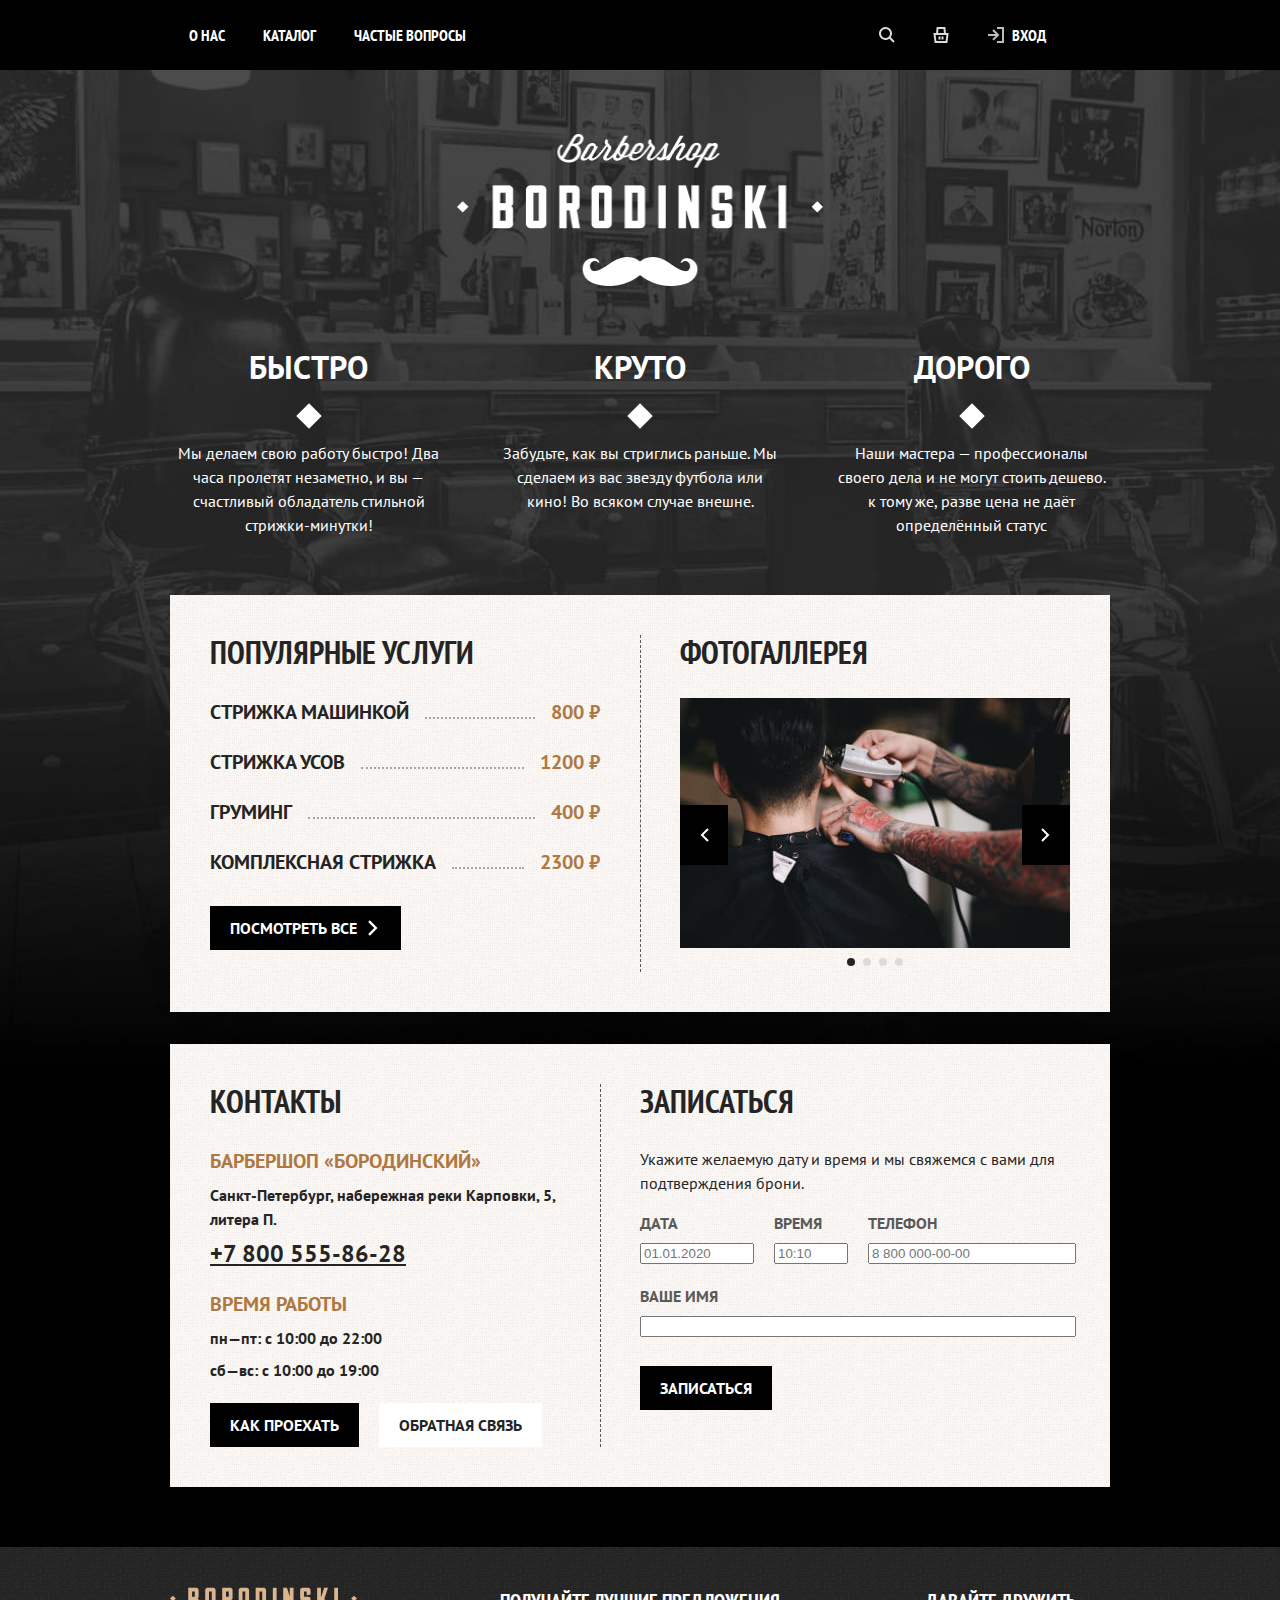
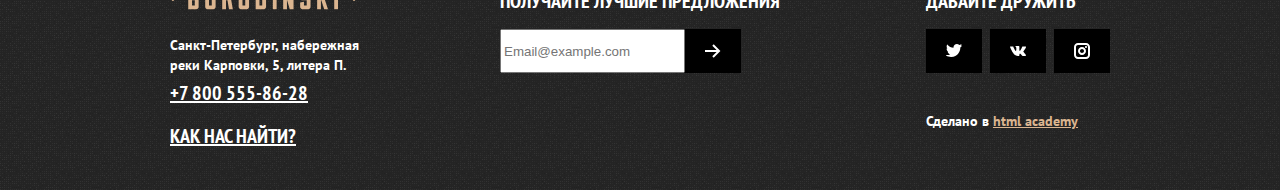
==== commit 54ea3384: "xa" ====
--- a/index.html
+++ b/index.html
@@ -108,42 +108,48 @@
             </section>
 
             <!--gallery-->
-            <section class="gallery">
-                <h2 class="gallery-title">Фотогаллерея</h2>
-                <img class="slider-image" src="images/gallery1 (1).jpg" width="390px" height="250px" alt="Примеры работ">
-                <button class="slider-button button-prev" type="button">
-                    <span class="visually-hidden">Предыдущее фото</span>
-                </button>
-                <button class="slider-button button-next" type="button">
-                    <span class="visually-hidden">Следующее фото</span>
-                </button>
-                <ol class="slider-pagination">
-                    <li class="slider-pagination-item">
-                        <button class="slider-pagination-button
-                        slider-pagination-button-current" type="button">
-                        <span class="visually-hidden">1 Фото</span>
-                    </button>
-                    </li>
-                    <li class="slider-pagination-item">
-                        <button class="slider-pagination-button"
-                            type="button">
-                        <span class="visually-hidden">2 Фото</span>
-                    </button>
-                    </li>
-                    <li class="slider-pagination-item">
-                        <button class="slider-pagination-button"
-                            type="button">
-                        <span class="visually-hidden">3 Фото</span>
-                    </button>
-                    </li>
-                    <li class="slider-pagination-item">
-                        <button class="slider-pagination-button"
-                            type="button">
-                        <span class="visually-hidden">4 Фото</span>
-                    </button>
-                    </li>
-                </ol>
-            </section>
+                <section class="gallery">
+                    <h2 class="gallery-title">Фотогаллерея</h2>
+                        <div class="slider">
+                            <div class="slider-wrapper">
+                        <img class="slider-image" src="images/gallery1 (1).jpg" width="390px" height="250px" alt="Примеры работ">
+                          <div class="slider-controls">
+                            <button class="slider-button button-prev" type="button">
+                            <span class="visually-hidden">Предыдущее фото</span>
+                            </button>
+                            <button class="slider-button button-next" type="button">
+                            <span class="visually-hidden">Следующее фото</span>
+                            </button>
+                            </div>
+                        <ol class="slider-pagination">
+                            <li class="slider-pagination-item">
+                                <button class="slider-pagination-button
+                                slider-pagination-button-current" type="button">
+                                <span class="visually-hidden">1 Фото</span>
+                            </button>
+                            </li>
+                            <li class="slider-pagination-item">
+                                <button class="slider-pagination-button"
+                                    type="button">
+                                <span class="visually-hidden">2 Фото</span>
+                            </button>
+                            </li>
+                            <li class="slider-pagination-item">
+                                <button class="slider-pagination-button"
+                                    type="button">
+                                <span class="visually-hidden">3 Фото</span>
+                            </button>
+                            </li>
+                            <li class="slider-pagination-item">
+                                <button class="slider-pagination-button"
+                                    type="button">
+                                <span class="visually-hidden">4 Фото</span>
+                            </button>
+                            </li>
+                        </ol>
+                            </div>
+                        </div>
+                </section>
         </div>
         
         <div class="index-columns">
@@ -180,7 +186,7 @@
                     <button class="info" type="submit">
                         <span class="visually-hidden">Посмотреть дополнительную информацию</span>
                     </button>
-                </span>
+                     </span>
                     <input type="text" id="appointment-date" name="appointment-date" 
                     placeholder="01.01.2020">
                     </p>
@@ -191,7 +197,7 @@
                         <button class="info" type="submit">
                             <span class="visually-hidden">Посмотреть дополнительную информацию</span>
                         </button>
-                    </span>
+                        </span>
                         <input type="text" id="appointment-time" name="appointment-time" 
                         placeholder="10:10">
                         </p>
@@ -207,7 +213,7 @@
                             <p class="field-group appointment-form-name">
                                 <span class="form-label form-label-icon">
                                 <label for="appointment-name">Ваше имя</label>
-                            </span>
+                                </span>
                                 <input type="text" id="appointment-name" name="appointment-name">
                                 </p>
                     <button class="button appointment-submit" type="submit">Записаться</button>
--- a/style/style.css
+++ b/style/style.css
@@ -353,6 +353,81 @@
     font-family: "PT Sans Narrow", sans-serif;
 }
 
+.slider-image{
+    display: block;
+}
+
+.slider-wrapper{
+    position: relative;
+}
+.slider-controls{
+    position: absolute;
+    top: 50%;
+    display: flex;
+    justify-content: space-between;
+    width: 100%;
+    transform: translateY(-50%);
+}
+.slider-button{
+    width: 48px;
+    height: 60px;
+    color: #ffffff;
+    background-color: #000000;
+    border: none;
+    cursor: pointer;
+    background-image: url(../images/stroke-right.svg);
+    background-position:center;
+    background-repeat: no-repeat;
+}
+
+.slider-button:hover{
+    background-color: #814B18;
+}
+
+.slider-button:focus{
+    outline: 2px solid #dbb590;
+    background-color: #4E2E0E;
+}
+.button-next{
+    transform: rotate(180deg);
+}
+
+.slider-pagination{
+    margin: 0;
+    padding: 0;
+    list-style-type: none;
+    display: flex;
+    flex-wrap: wrap;
+    justify-content: center;
+}
+
+.slider-pagination-item{
+    margin: 0 4px ;
+}
+
+.slider-pagination-button{
+    width: 8px;
+    height: 8px;
+    margin: 0;
+    padding: 0;
+    background-color: #dbdbdb;
+    border: none;
+    border-radius: 50%;
+    cursor: pointer;
+}
+
+.slider-pagination-button:hover{
+    background-color: #AF7842;
+}
+
+.slider-pagination-button:focus{
+    background-color: #242424;
+    outline: none;
+}
+
+.slider-pagination-button-current{
+    background-color: #242424;
+}
 .contacts{
     width: 350px;
     font-weight: 700;
@@ -433,6 +508,7 @@
 .appointment-submit{
     grid-column: 1/-1;
     justify-self: start;
+    margin-top: 9px;
 }
 
 .appointment-title{
@@ -452,9 +528,30 @@
 
 /*Label*/
 .form-label{
+    margin-bottom: 8px;
     line-height: 24px;
     font-weight: 700;
     text-transform: uppercase;
+}
+
+.form-label-icon{
+    position: relative;
+    padding-right: 16px;
+}
+
+.info{
+    position:absolute;
+    width: 16px;
+    height: 16px;
+    margin-top: 4px;
+    margin-left: 2px;
+    padding: 0;
+    border-color: transparent;
+    border: none;
+    background-image: url(../images/info.svg);
+    background-repeat: no-repeat;
+    background-position: center;
+    z-index: 100;
 }
 
 /*Footer*/
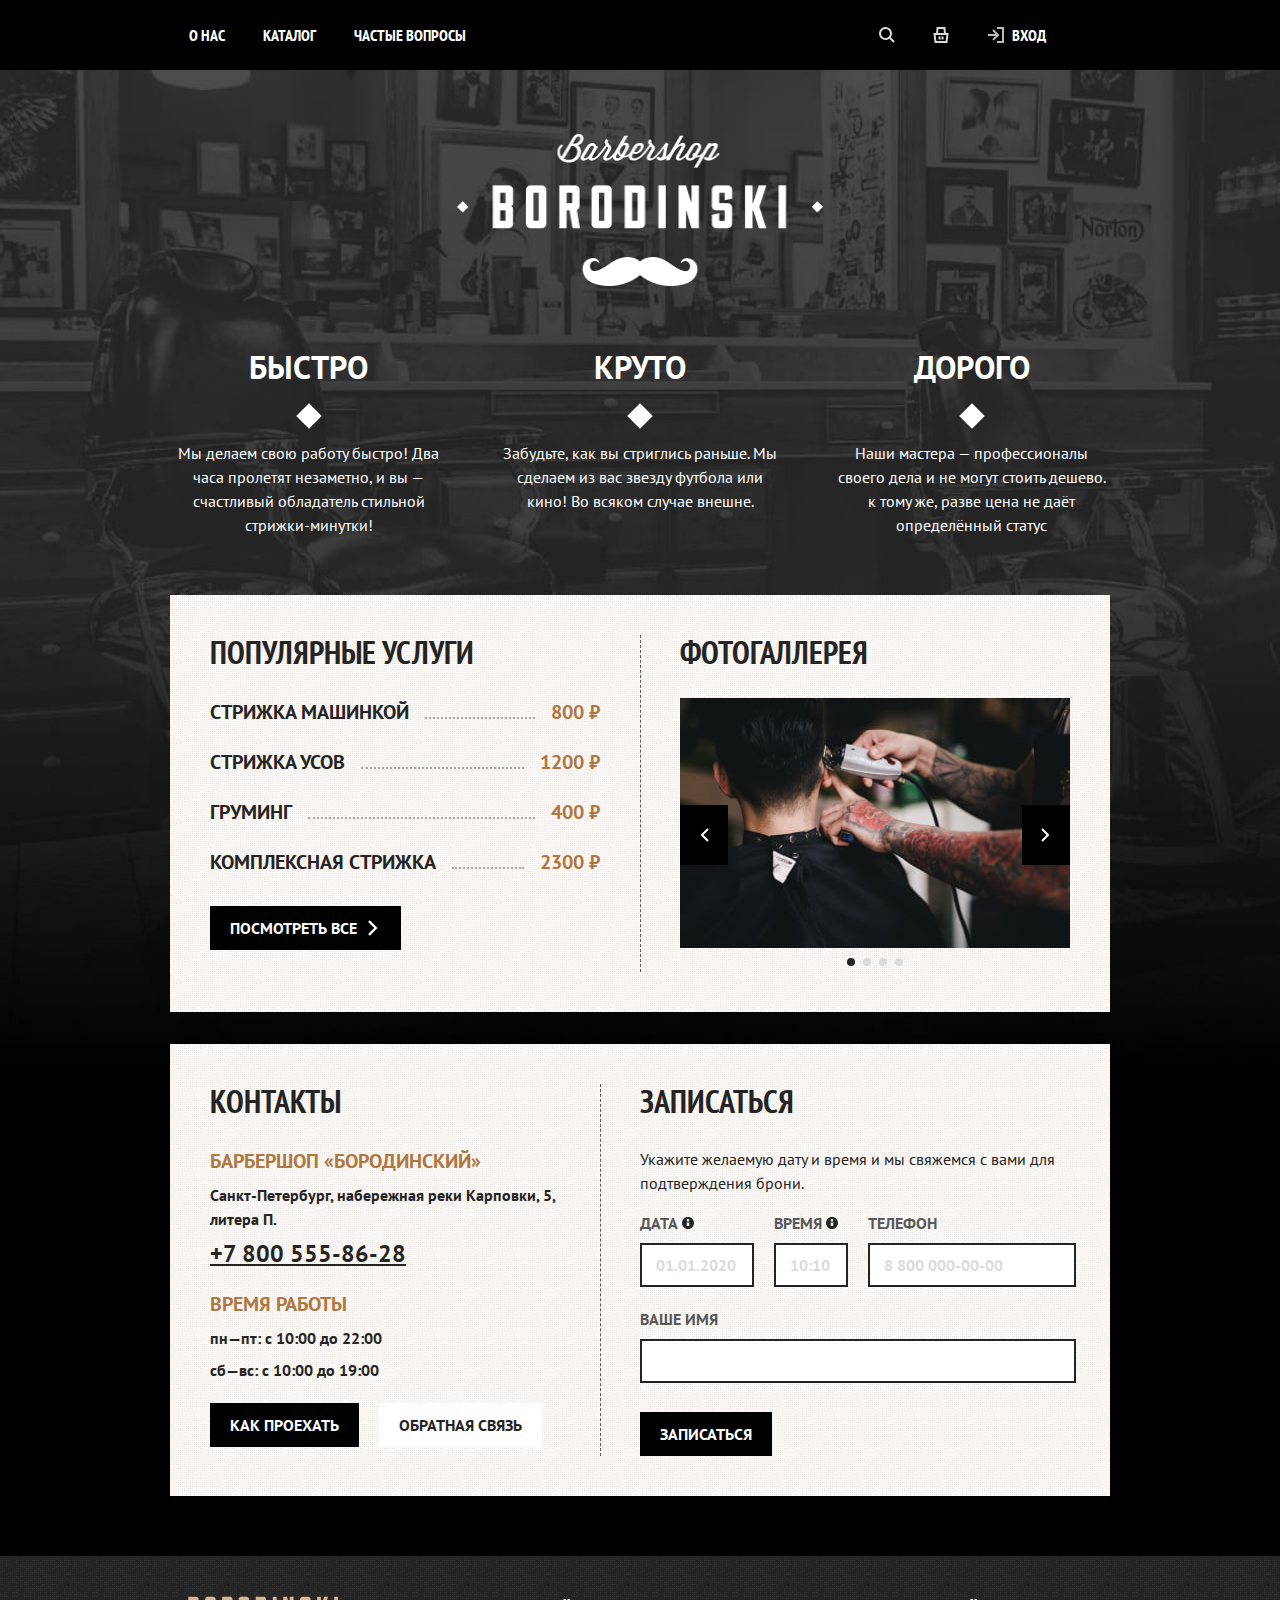
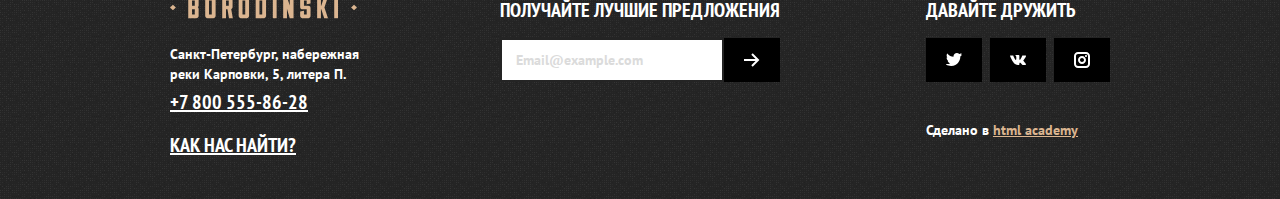
==== commit ad0e0702: "add" ====
--- a/index.html
+++ b/index.html
@@ -187,7 +187,7 @@
                         <span class="visually-hidden">Посмотреть дополнительную информацию</span>
                     </button>
                      </span>
-                    <input type="text" id="appointment-date" name="appointment-date" 
+                    <input  class="field" type="text" id="appointment-date" name="appointment-date" 
                     placeholder="01.01.2020">
                     </p>
 
@@ -198,7 +198,7 @@
                             <span class="visually-hidden">Посмотреть дополнительную информацию</span>
                         </button>
                         </span>
-                        <input type="text" id="appointment-time" name="appointment-time" 
+                        <input class="field" type="text" id="appointment-time" name="appointment-time" 
                         placeholder="10:10">
                         </p>
 
@@ -206,7 +206,7 @@
                             <span class="form-label form-label-icon">
                             <label for="appointment-phone">Телефон</label>
                             </span>
-                            <input type="text" id="appointment-phone" name="appointment-phone" 
+                            <input class="field" type="text" id="appointment-phone" name="appointment-phone" 
                             placeholder="8 800 000-00-00">
                             </p>
 
@@ -214,7 +214,7 @@
                                 <span class="form-label form-label-icon">
                                 <label for="appointment-name">Ваше имя</label>
                                 </span>
-                                <input type="text" id="appointment-name" name="appointment-name">
+                                <input class="field" type="text" id="appointment-name" name="appointment-name">
                                 </p>
                     <button class="button appointment-submit" type="submit">Записаться</button>
                 </form>
@@ -238,10 +238,12 @@
                 </section>
                 <section class="newsletter">
                     <h2 class="page-footer-title">Получайте лучшие предложения</h2>
-                <form class="news-letter-form"> 
+                <form class="news-letter-form">
+                    <p class="newsletter-email" >
                     <label class="visually-hidden" for="newsletter-email">Email</label>
                     <input type="email" class="field" name="newsletter-email"
                     id="newsletter-email" placeholder="Email@example.com" required>
+                    </p>
                     <button class="button newsletter-button" type="submit">
                         <span class="visually-hidden">Отправить</span>
                     </button>
--- a/style/style.css
+++ b/style/style.css
@@ -498,9 +498,7 @@
     margin: 0;
 }
 
-.appointment-form  .info{
-    display: none;
-  }
+
 .appointment-form-name{
     grid-column: 1/-1;
 }
@@ -546,14 +544,51 @@
     margin-top: 4px;
     margin-left: 2px;
     padding: 0;
-    border-color: transparent;
+    background-color: transparent;
     border: none;
-    background-image: url(../images/info.svg);
+    background-image: url(../images/i.svg);
     background-repeat: no-repeat;
     background-position: center;
-    z-index: 100;
-}
-
+}
+
+
+.field {
+    margin: 0;
+    padding: 8px 14px;
+    font: inherit;
+    font-weight: 700;
+    background-color: #FFFFFF;
+    border: 2px solid #242424;
+  }
+
+  .field:hover,
+.field:focus {
+  border-color: #AF7842;
+}
+
+.field:focus{
+    outline: #af7842;
+}
+
+.field:disabled,
+.field:disabled:hover{
+    color: #595959;
+    background-color: #DBB590;
+    border-color: #595959;
+}
+
+.field:invalid {
+    box-shadow: none;
+  }
+  
+  .field:focus:invalid {
+    border-color: #EA5454;
+  }
+
+  .field::placeholder {
+    color: #DBDBDB;
+    opacity: 1;
+  }
 /*Footer*/
 .page-footer{
     font-size: 14px;
@@ -634,7 +669,13 @@
     text-decoration: underline;
     text-transform: uppercase;
 }
-
+.newsletter-email{
+    flex-grow: 1;
+    margin: 0;
+}
+.newsletter-email .field{
+    width: 192px;
+}
 .news-letter-form{
     display: flex;
 }
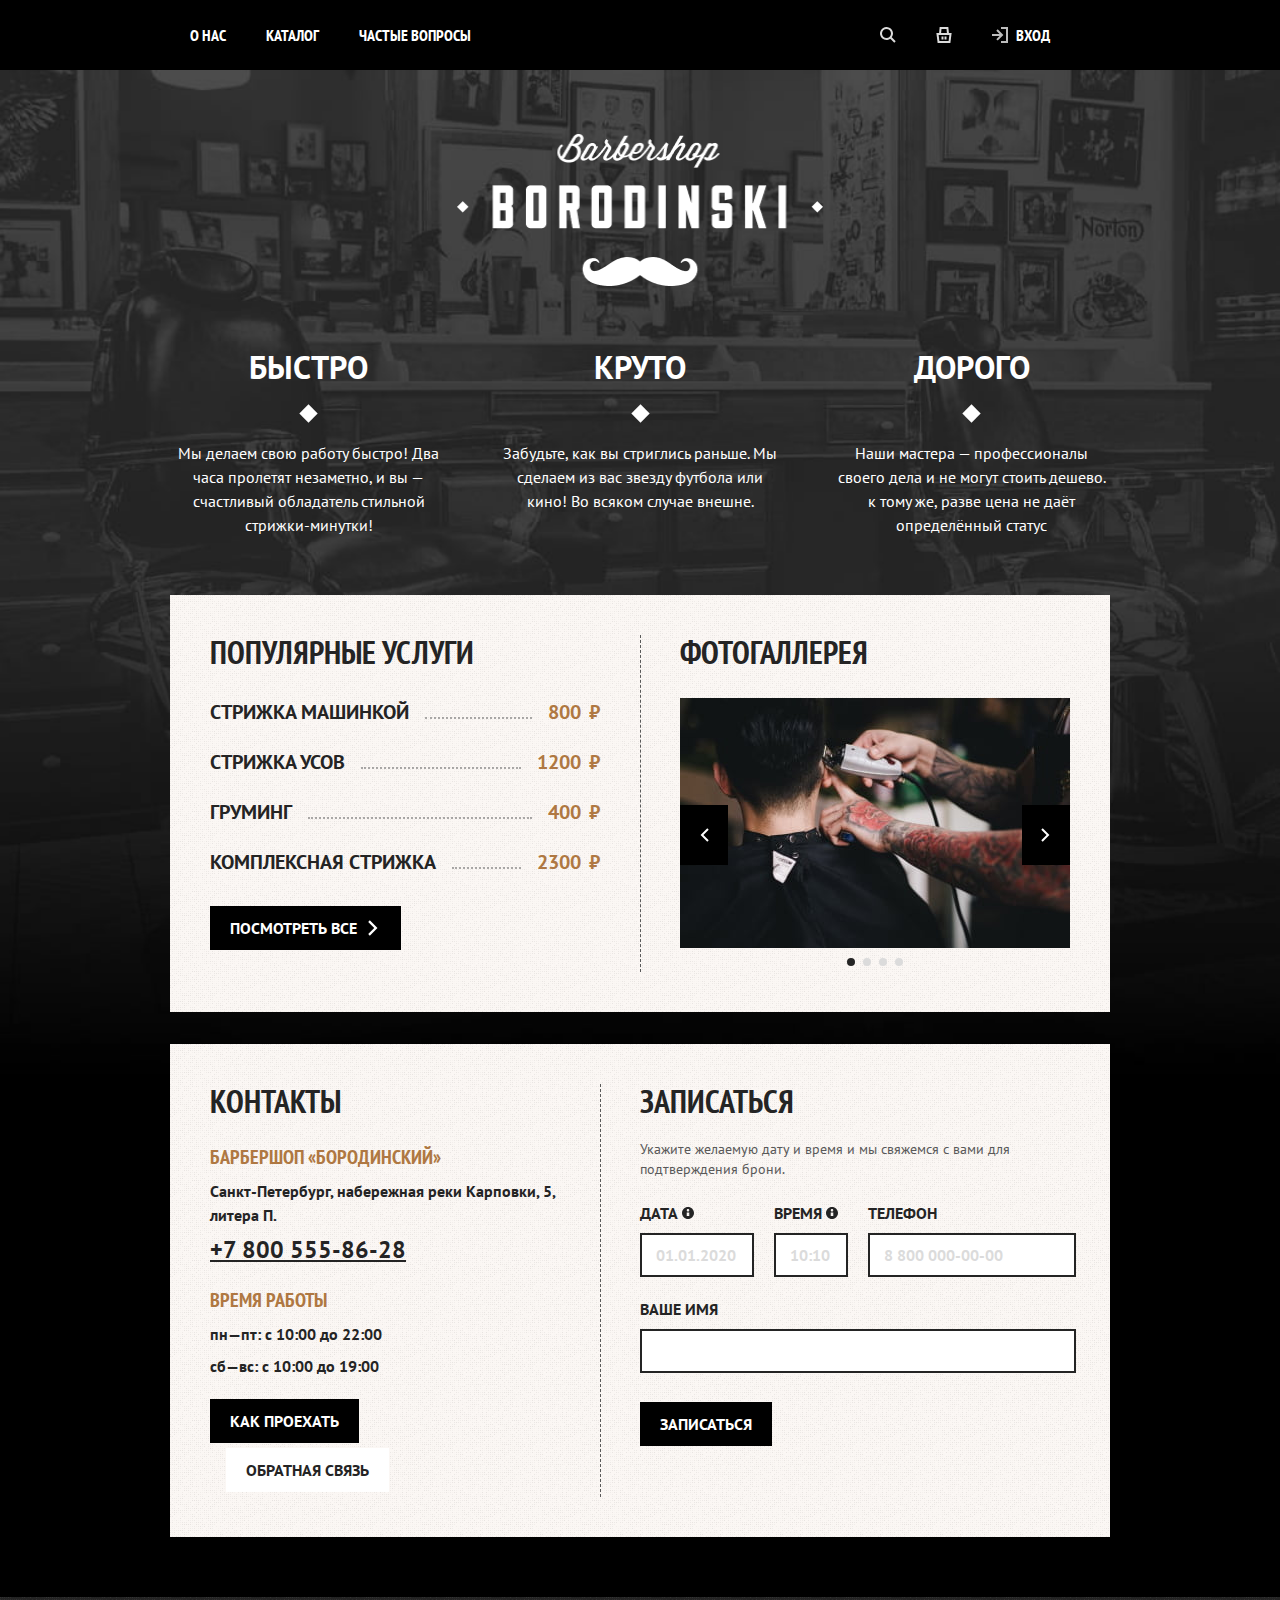
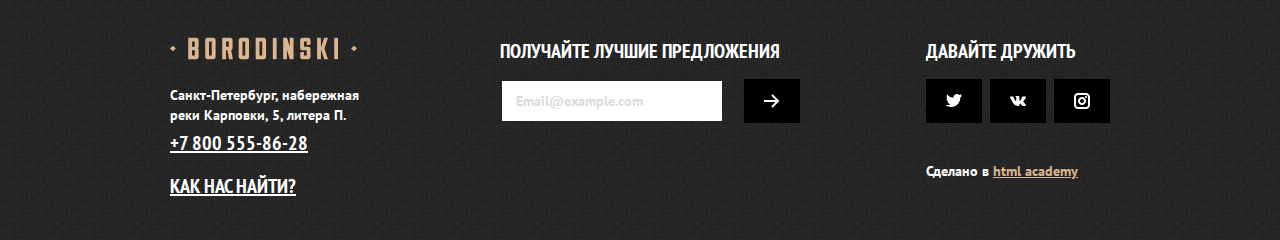
==== commit 4756a972: "Update index.html" ====
--- a/index.html
+++ b/index.html
@@ -37,7 +37,39 @@
                         <svg class="navigation-icon" aria-hidden="true" focusable="false" width="16" height="16" xmlns="http://www.w3.org/2000/svg">
                             <path fill-rule="evenodd" clip-rule="evenodd" d="M3.09 6L3.577.905 3.662 0h8.676l.086.905L12.909 6h2.724l-.14 1.124-1 8-.11.876H1.617l-.11-.876-1-8L.368 6H3.09zM5.1 6h5.8l-.38-4H5.48L5.1 6zm-1.717 8l-.75-6h10.734l-.75 6H3.383zM8.5 9.5v3h2v-3h-2zm-3 3v-3h2v3h-2z" />
                           </svg>
-                        <span class="visually-hidden"> Корзина</span></a>
+                        <span class="visually-hidden"> Корзина</span>
+                    </a>
+                    <div class="popover popover-cart">
+                        <button class="popover-close-button button button-light">
+                            2
+                            <span class="visually-hidden">Закрыть</span>
+                        </button>
+                        <div class="popover-content">
+                            <H2 class="popover-title">Корзина</H2>
+                            <ul class="cart-items-list">
+                                <li class="cart-item">
+                                  <p class="cart-item-title">Стрижка машинкой</p>
+                                  <p class="cart-item-price">800 ₽</p>
+                                  <button type="button" class="cart-item-button button">
+                                    <svg width="16" height="16" fill="#fff" xmlns="http://www.w3.org/2000/svg">
+                                      <path fill-rule="evenodd" clip-rule="evenodd" d="M3.42 1l.283-.496L3.991 0H12.01l.288.504.283.496h3.049l-.136 1.12-1.577 13-.107.88H2.191l-.107-.88-1.577-13L.371 1H3.42zm.543 13L2.629 3H13.37l-1.334 11H3.963zm5.04-9.071l-.5 7 1.995.142.5-7-1.995-.142zm-3.5 7.142l-.5-7 1.994-.142.5 7-1.994.142z" />
+                                    </svg>
+                                    <span class="visually-hidden">Удалить из корзины</span>
+                                  </button>
+                                </li>
+                                <li class="cart-item">
+                                    <p class="cart-item-title">Стрижка усов</p>
+                                    <p class="cart-item-price">1200 ₽</p>
+                                    <button class="cart-item-button button" type="button">
+                                      <svg width="16" height="16" fill="#fff" xmlns="http://www.w3.org/2000/svg">
+                                        <path fill-rule="evenodd" clip-rule="evenodd" d="M3.42 1l.283-.496L3.991 0H12.01l.288.504.283.496h3.049l-.136 1.12-1.577 13-.107.88H2.191l-.107-.88-1.577-13L.371 1H3.42zm.543 13L2.629 3H13.37l-1.334 11H3.963zm5.04-9.071l-.5 7 1.995.142.5-7-1.995-.142zm-3.5 7.142l-.5-7 1.994-.142.5 7-1.994.142z" />
+                                      </svg>
+                                      <span class="visually-hidden">Удалить из корзины</span>
+                                    </button>
+                                  </li>
+                              </ul>
+                        </div>
+                    </div>
                 </li>
                 <li class="navigation-item">
                     <a class="navigation-link navigation-link-login" href="#">
@@ -232,7 +264,7 @@
                     <address class="footer-contacts-adress">
                         <p class="about-text">Санкт-Петербург, набережная
                             реки Карповки, 5, литера П.</p>
-                            <a href="tel:88005558628" class="footer-contacts-adress-phone">+7 800 555-86-28</a>
+                            <a href="tel:+78005558628" class="footer-contacts-adress-phone">+7 800 555-86-28</a>
                     </address>
                     <a href="#" class="footer-contacts-map-link">Как нас найти?</a>
                 </section>
@@ -265,5 +297,36 @@
                 </section>
             </div>
             </footer>
+
+            <div class="modal-container modal-container-close">
+                <div class="modal modal-auth">
+                    <button class="modal-close-button">
+                        <span class="visually-hidden">Закрыть</span>
+                    </button>
+                    <section class="modal-content">
+                        <h2 class="modal-title">Личный кабинет</h2>
+                        <form class="auth-form" action="https://echo.htmlacademy.ru/" method="post">
+                            <p class="field-group">
+                              <label class="visually-hidden" for="auth-login">Логин</label>
+                              <input class="auth-form-field field" type="text" id="auth-login" name="auth-login" placeholder="Логин">
+                            </p>
+                            <p class="field-group">
+                              <label class="visually-hidden" for="auth-password">Логин</label>
+                              <input class="auth-form-field field" type="password" id="auth-password" name="auth-password" placeholder="Пароль">
+                            </p>
+                            <p class="field-group auth-form-user-options">
+                                <label class="auth-form-checkbox control">
+                                  <input class="visually-hidden control-input" type="checkbox" name="firm-storе">
+                                  <span class="control-mark"></span>
+                                  <span class="control-label">Запомнить меня</span>
+                                </label>
+                                <a class="auth-form-recovery" href="#">Забыл пароль</a>
+                              </p>
+                              <button class="button auth-form-button" type="submit">Войти</button>
+                              <a class="button auth-form-register" href="#">Регистрация</a>
+                          </form>
+                    </section>
+                </div>
+            </div>
 </body>
 </html>--- a/style/style.css
+++ b/style/style.css
@@ -16,6 +16,7 @@
     line-height: 24px;
     background-color: #FBF7F4;
     color: #242424;
+    min-width: 1020px;
 }
 
 
@@ -109,6 +110,7 @@
     width: 940px;
     margin: 0 auto;
     padding: 0;
+    
 }
 
 .navigation-list{
@@ -121,6 +123,10 @@
     list-style-type: none;
 }
 
+.navigation-item{
+position: relative;
+}
+
 .navigation-user{
     max-width: 250px;
     margin-left: auto;
@@ -135,7 +141,7 @@
 .navigation-link{
     position: relative;
     display: block;
-    padding: 24px 19px;
+    padding: 24px 20px;
     font-family: "PT Sans Narrow", sans-serif;
     line-height: 22px;
     font-weight: 700;
@@ -220,8 +226,9 @@
 
 
 .advantages-list{
-    display: flex;
-    justify-content: space-between;
+    display: grid;
+    gap: 30px 54.5px;
+    grid-template-columns: 277px 277px 277px;
     margin: 0;
     padding: 0;
     text-align: center;
@@ -244,11 +251,11 @@
 
 .advantages-title::before{
     position: absolute;
-    bottom: -40px;
+    bottom: -35px;
     left: 50%;
-    width: 18px;
-    height: 18px;
-    margin-left: -9px;
+    width: 13px;
+    height: 13px;
+    margin-left: -6.5px;
     background-color: #ffffff;
     content: "";
     transform: rotate(45deg);
@@ -335,6 +342,7 @@
 .services-price{
     order: 3;
     color: #af7842;
+    word-spacing: 3px;
 }
 
 /*Title*/
@@ -440,7 +448,7 @@
     font-weight: 700;
     text-transform: uppercase;
     margin-top: 0;
-    margin-bottom: 28px;
+    margin-bottom: 24px;
     font-family: "PT Sans Narrow", sans-serif;
 }
 
@@ -454,6 +462,7 @@
     margin-bottom: 8px;
     font-size: 20px;
     line-height: 28px;
+    font-family: "PT Sans Narrow", sans-serif;
     text-transform: uppercase;
     color: #af7842;
 }
@@ -481,6 +490,11 @@
     margin-top: 21px;
     margin-bottom: 0;
 }
+
+.contacts-navigation .button{
+    margin-right: 13px;
+    margin-bottom: 5px;
+}
 /*Title*/
 .appointment{
     width: 430px;
@@ -515,13 +529,16 @@
     font-weight: 700;
     text-transform: uppercase;
     margin-top: 0;
-    margin-bottom: 28px;
+    margin-bottom: 20px;
     font-family: "PT Sans Narrow", sans-serif;
 }
 
 /*List*/
-.appointment-form{
+.appointment-info{
     color: #595959;
+    font-size: 14px;
+  line-height: 20px;
+  margin-bottom: 22px;
 }
 
 /*Label*/
@@ -669,6 +686,11 @@
     text-decoration: underline;
     text-transform: uppercase;
 }
+
+.newsletter{
+    min-width: 300px;
+}
+
 .newsletter-email{
     flex-grow: 1;
     margin: 0;
@@ -734,8 +756,94 @@
     background-image: url(../images/instagram.svg);
   }
 
-
-
+.modal-container{
+    position:fixed;
+    top: 0;
+    left: 0;
+    display: flex;
+    width: 100%;
+    height: 100%;
+    background-color: rgba(0, 0, 0, 0.8);
+}
+
+.modal{
+    position: relative;
+    margin: auto;
+    padding: 40px;
+    background-color: #ffffff;
+}
+
+.modal-auth{
+    width: 360px;
+}
+
+.modal-close-button{
+    position: absolute;
+    padding: 0;
+    top: 0;
+    right: 0;
+    width: 56px;
+    height: 44px;
+    background-color: #ffffff;
+    border: none;
+    background-image: url(../images/close.svg);
+    background-repeat: no-repeat;
+    background-position: center;
+    cursor: pointer;
+}
+
+.modal-title{
+    margin: 0;
+    margin-bottom: 24px;
+    font-family: "PT Sans Narrow", sans-serif;
+    font-size: 32px;
+    line-height: 35px;
+    font-weight: 700;
+    color: #000000;
+    text-transform: uppercase;
+}
+
+.auth-form .field-group {
+    margin: 0;
+    margin-bottom: 16px;
+  }
+
+  .auth-form-user-options {
+    display: flex;
+    justify-content: space-between;
+    font-weight: 400;
+  }
+  
+  .auth-form-user-options .control-label {
+    font-weight: 400;
+  }
+  
+  .auth-form .field {
+    width: 328px;
+  }
+
+  .auth-form-recovery {
+    line-height: 22px;
+    color: #000000;
+  }
+  
+  .auth-form-button {
+    width: 360px;
+    margin-bottom: 16px;
+  }
+  
+  .auth-form .button + .button {
+    margin: 0;
+  }
+  
+  .auth-form-register {
+    width: 360px;
+    color: #000000;
+    background-color: #FFFFFF;
+  }
+.modal-container-close{
+    display: none;
+}
 
 /*Catalog*/
 
@@ -763,7 +871,9 @@
 /*breadcrumbs*/
 .breadcrumbs { 
     display: flex;
-    margin: 0;
+    flex-wrap: wrap;
+    margin: 0;
+    margin-bottom: 32px;
     padding: 0;
     color: #242424;
     list-style-type: none;
@@ -780,7 +890,7 @@
   
   .breadcrumbs-item::after {
     position: absolute;
-    top: 10px;
+    top: 7px;
     right: -20px;
     width: 8px;
     height: 8px;
@@ -801,12 +911,153 @@
     margin-right: 20px;
 }
 
+.catalog-filter-group{
+margin: 0;
+margin-bottom: 40px;
+padding: 0;
+border: none;
+}
+
 .catalog-filter-title{
     font-size: 20px;
     line-height: 28px;
     font-weight: 700;
     color: #242424;
     text-transform: uppercase;
+    margin-bottom: 22px;
+    padding: 0;
+}
+.range{
+    max-width: 220px;
+    overflow: auto;
+    padding-top: 8px;
+}
+.range-scale{
+    position: relative;
+    height: 4px;
+    margin-bottom: 16px;
+    background-color: #242424;
+    border-radius: 2px;
+    margin-top: 16px;
+}
+
+.range-bar{
+    position: absolute;
+    height: 4px;
+    background-color: #AF7842;
+}
+
+.range-toggle{
+    position: absolute;
+    width: 20px;
+    height: 20px;
+    background: #ffffff;
+    border: 2px solid #242424;
+    border-radius: 50%;
+    cursor: pointer;
+}
+
+.range-toggle:hover{
+    background-color: #dbb590;
+}
+
+.range-toggle:active,
+.range-toggle:focus {
+outline: 3px solid #dbb590;
+}
+
+.control{
+    position: relative;
+    display: block;
+    padding-left: 36px;
+    line-height: 22px;
+}
+
+.control-mark{
+    position: absolute;
+    top: 2px;
+    left: 0;
+    width: 16px;
+    height: 16px;
+    border: 2px solid #242424;
+}
+
+.control:hover .control-mark {
+    border-color: #814B18;
+  }
+  
+  .control-input:disabled + .control-mark {
+    border-color: #242424;
+  }
+
+  .control-input[type="checkbox"]:checked + .control-mark::before,
+.control-input[type="checkbox"]:checked + .control-mark::after {
+  position: absolute;
+  top: 7px;
+  left: 2px;
+  width: 12px;
+  height: 2px;
+  background-color: #242424;
+  content: "";
+}
+
+.control-input[type="checkbox"]:checked + .control-mark::before {
+    transform: rotate(45deg);
+  }
+  
+  .control-input[type="checkbox"]:checked + .control-mark::after {
+    transform: rotate(-45deg);
+  }
+
+  .control-input[type="radio"] + .control-mark {
+    border-radius: 50%;
+  }
+
+  .control-input[type="radio"]:checked + .control-mark::before {
+    position: absolute;
+    top: 4px;
+    left: 4px;
+    width: 8px;
+    height: 8px;
+    background-color: #242424;
+    border-radius: 50%;
+    content: "";
+  }
+
+.toggle-min{
+    top: -8px;
+    left: -10px;
+}
+
+.toggle-max{
+    top: -8px;
+    right: -10px;
+}
+
+.range-wrapper-inputs{
+    display: flex;
+    justify-content: center;
+}
+
+.catalog-filter-label{
+    display: flex;
+    margin-right: 5px;
+}
+
+.range-input{
+    width: 30px;
+    padding: 0 2px;
+    font: inherit;
+    text-align: center;
+    background-color: transparent;
+    border: none;
+    appearance: textfield;
+}
+
+.range-input::-webkit-outer-spin-button,
+.range-input::-webkit-inner-spin-button {
+  appearance: none;
+  margin: 0;
 }
 
 .catalog-right-column{
@@ -814,11 +1065,24 @@
 }
 
 .control-label {
-    font-weight: 700;
-}
+    line-height: 22px;
+    font-weight: 700;
+}
+
+.catalog-filter-list {
+    margin: 0;
+    padding: 0;
+    list-style-type: none;
+  }
+  
+  .catalog-filter-item:not(:last-child) {
+    margin-bottom: 16px;
+  }
 
 .sorting-container {
     display: flex;
+    flex-wrap: wrap;
+    justify-content: flex-end;
     color: #000000;
     background-color: #ffffff;
     margin-bottom: 16px;
@@ -829,6 +1093,29 @@
     width: 56px;
     height: 44px;
 }
+
+.select-control {
+    width: 100%;
+    padding: 8px 14px;
+    padding-right: 48px;
+    font: inherit;
+    font-weight: 700;
+    background-color: #FFFFFF;
+    border: 2px solid #242424;
+    background-image: url("../images/arrow-down.svg");
+    background-repeat: no-repeat;
+    background-position: right 16px center;
+    appearance: none;
+  }
+  
+  .select-control:hover,
+  .select-control:focus {
+    border-color: #AF7842;
+  }
+  
+  .select-control:focus {
+    outline: 2px solid #DBB590;
+  }
 
 .sorting-type{
     margin-right: auto;
@@ -863,10 +1150,16 @@
     background-color: #FFFFFF;
   }
   
+  .card-grid-toggle-current:hover {
+    background-color: #000000;
+  }
   .card-grid-toggle-current svg {
     fill: #000000;
   }
 
+  .card-grid-toggle-current:hover svg {
+    fill: #FFFFFF;
+  }
 
 /*Light*/
 .button-light{
@@ -923,6 +1216,7 @@
     color: #814b18;
     text-transform: uppercase;
     margin-bottom: 16px;
+    letter-spacing: -2px;
 }
 
 /*Link*/
@@ -934,11 +1228,16 @@
 
 .pagination{
    display: flex;
+   flex-wrap: wrap;
    margin: 0;
    padding: 0;
    list-style-type: none;
 }
 
+.pagination-item{
+    margin-bottom: 5px;
+}
+
 .pagination-item:not(:last-child){
     margin-right: 8px;
 }
@@ -946,8 +1245,8 @@
 .pagination-link{
     display: block;
     box-sizing: border-box;
-    width: 50px;
-    height: 44px;
+    min-width: 50px;
+    min-height: 44px;
     padding: 14px 20px;
     color: #ffffff;
     background-color: #000000;
@@ -977,16 +1276,20 @@
 
 .pagination-prev {
   background-image: url("../images/stroke-right.svg");
-  background-position: center;
+  background-position: 16px center;
   background-size: 16px 16px;
   background-repeat: no-repeat;
+  padding-left: 40px;
+  padding-right: 18px;
 }
 
 .pagination-next {
   background-image: url("../images/stroke1.svg");
-  background-position: center;
+  background-position: 16px center;
   background-size: 16px 16px;
   background-repeat: no-repeat;
+  padding-left: 40px;
+  padding-right: 18px;
 }
 
 .pagination-disabled {
@@ -996,6 +1299,7 @@
 /* Show more */
 .pagination-show-more {
   margin-left: auto;
+  min-width: 170px;
 }
 
 /* Without background */
@@ -1004,3 +1308,87 @@
   padding: 0;
   background-color: transparent;
 }
+
+.popover{
+    position: absolute;
+    top: 0;
+    right: 0;
+    z-index: 1;
+    box-sizing: border-box;
+    width: 300px;
+    padding: 40px;
+    font-family: "PT Sans Narrow", sans-serif;
+    color: #242424;
+    background-color: #ffffff;
+    min-height: 186px;
+    box-shadow: 0 18px 40px rgba(79, 70, 60, 0.16);
+    display: none;
+}
+
+.popover-open{
+    display: block;
+}
+.popover-close-button{
+    position: absolute;
+    top: 0;
+    right: 0;
+    width: 72px;
+    height: 70px;
+}
+
+.popover-cart{
+    width: 420px;
+}
+
+.popover-cart .popover-close-button{
+    padding-left: 44px;
+    background-image: url(../images/cart.svg);
+    background-repeat: no-repeat;
+    background-position: 22px center;
+}
+.popover-content{
+    height: 100%;
+}
+
+.popover-title{
+    margin-top: 0;
+    margin-bottom: 24px;
+    font-size: 32px;
+    line-height: 35px;
+    color: #000000;
+    text-transform: uppercase;
+}
+
+.cart-item{
+    display: grid;
+    grid-template-columns: 284px 56px;
+}
+
+.cart-item + .cart-item{
+    margin-top: 24px;
+    padding-top: 24px;
+    border-top: 1px dashed #595959;
+}
+.cart-item-title{
+    margin-top: 0;
+    margin-bottom: 2px;
+    font-size: 20px;
+    line-height: 28px;
+    font-weight: 700;
+    color: #242424;
+    text-transform: uppercase;
+}
+
+.cart-item-price{
+    margin: 0;
+    font-family: "PT Sans", sans-serif;
+    font-size: 16px;
+    line-height: 24px;
+    font-weight: 700;
+    color: #AF7842;
+}
+
+.cart-item .button{
+grid-row: 1/3;
+grid-column: 2/4;
+}